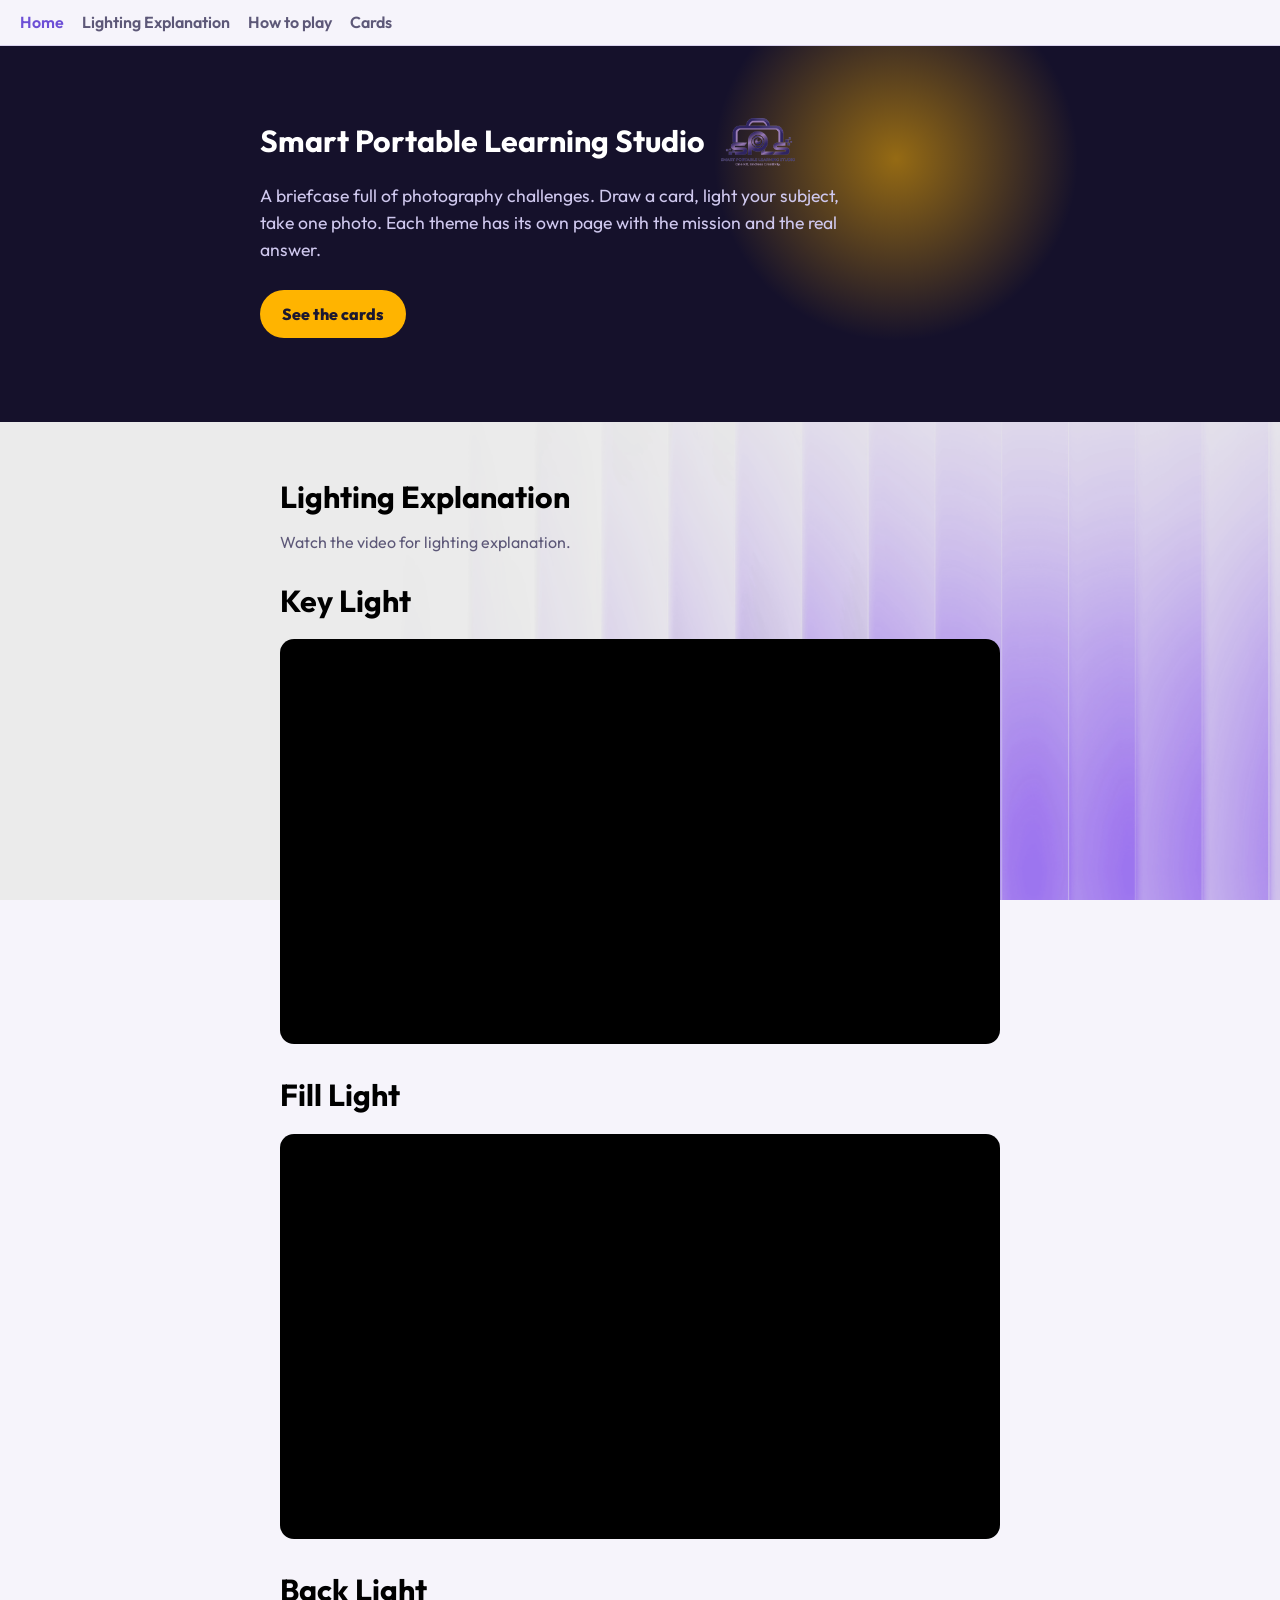
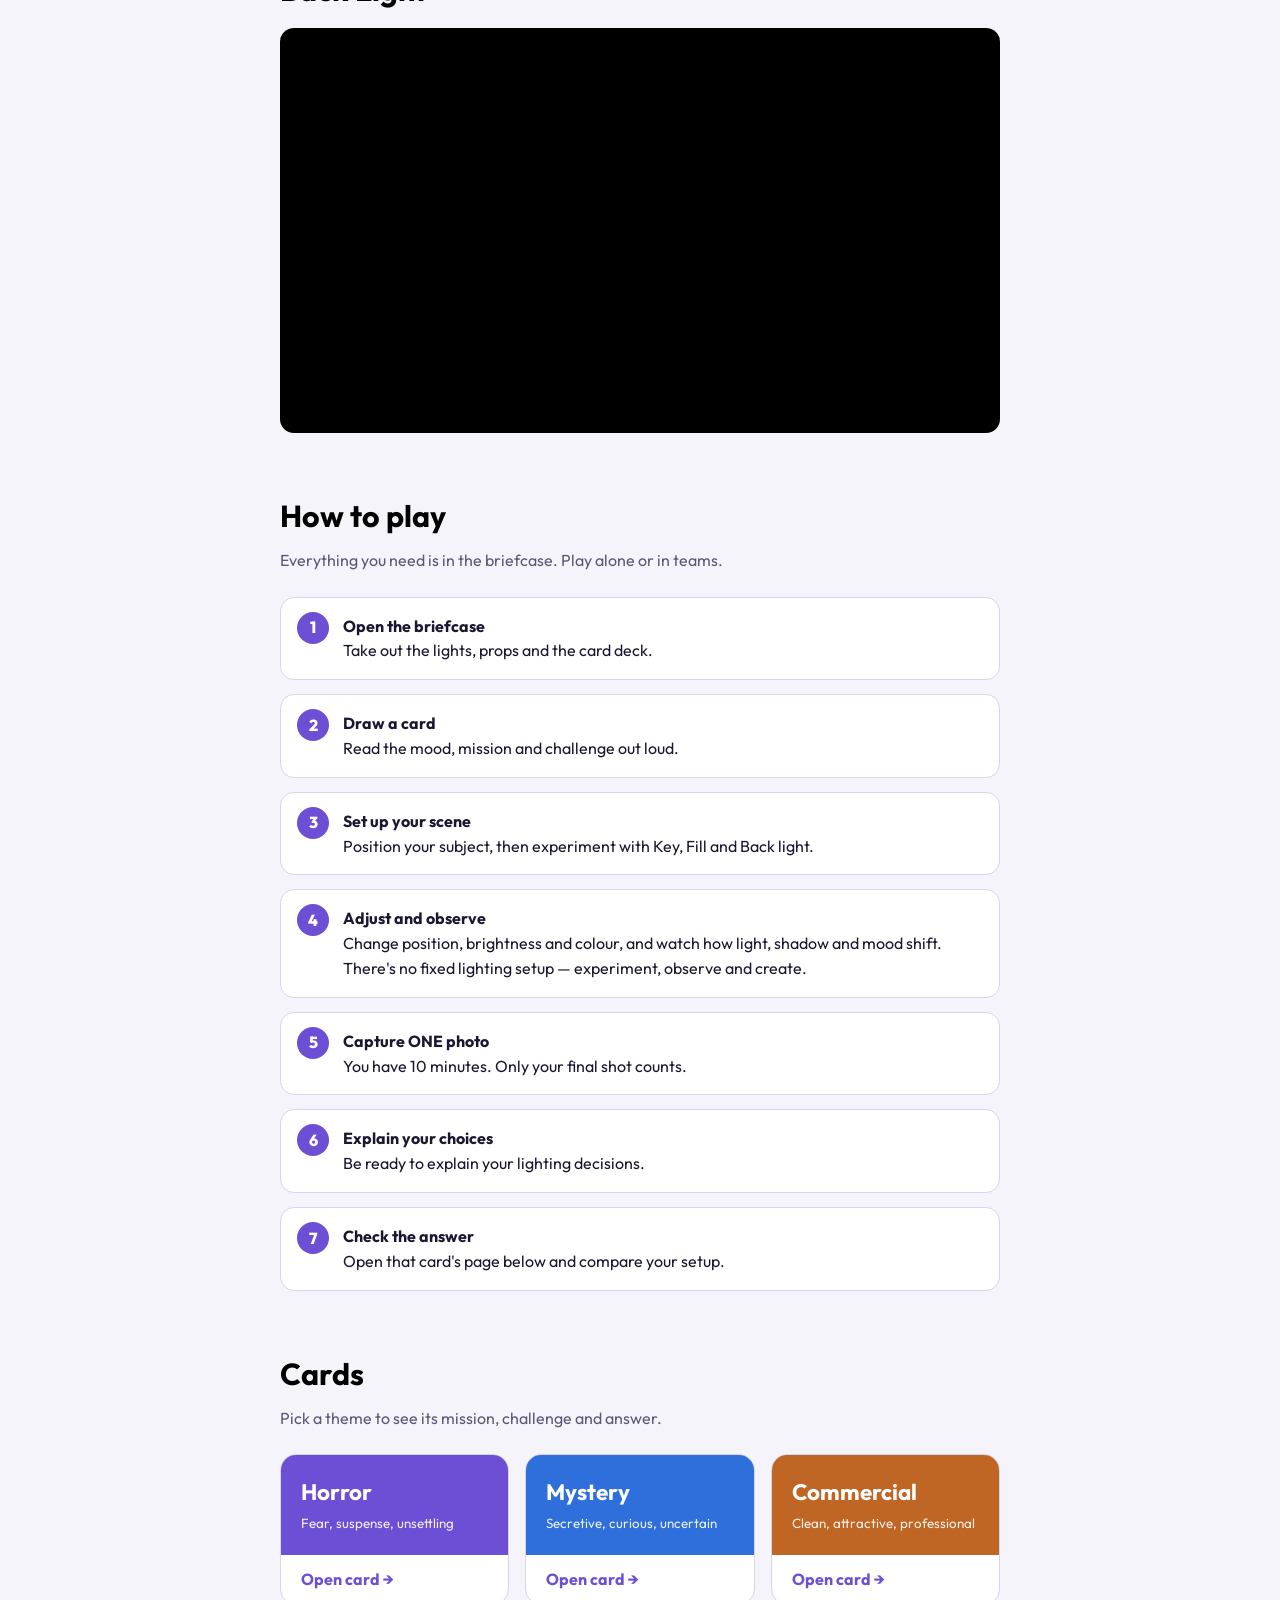
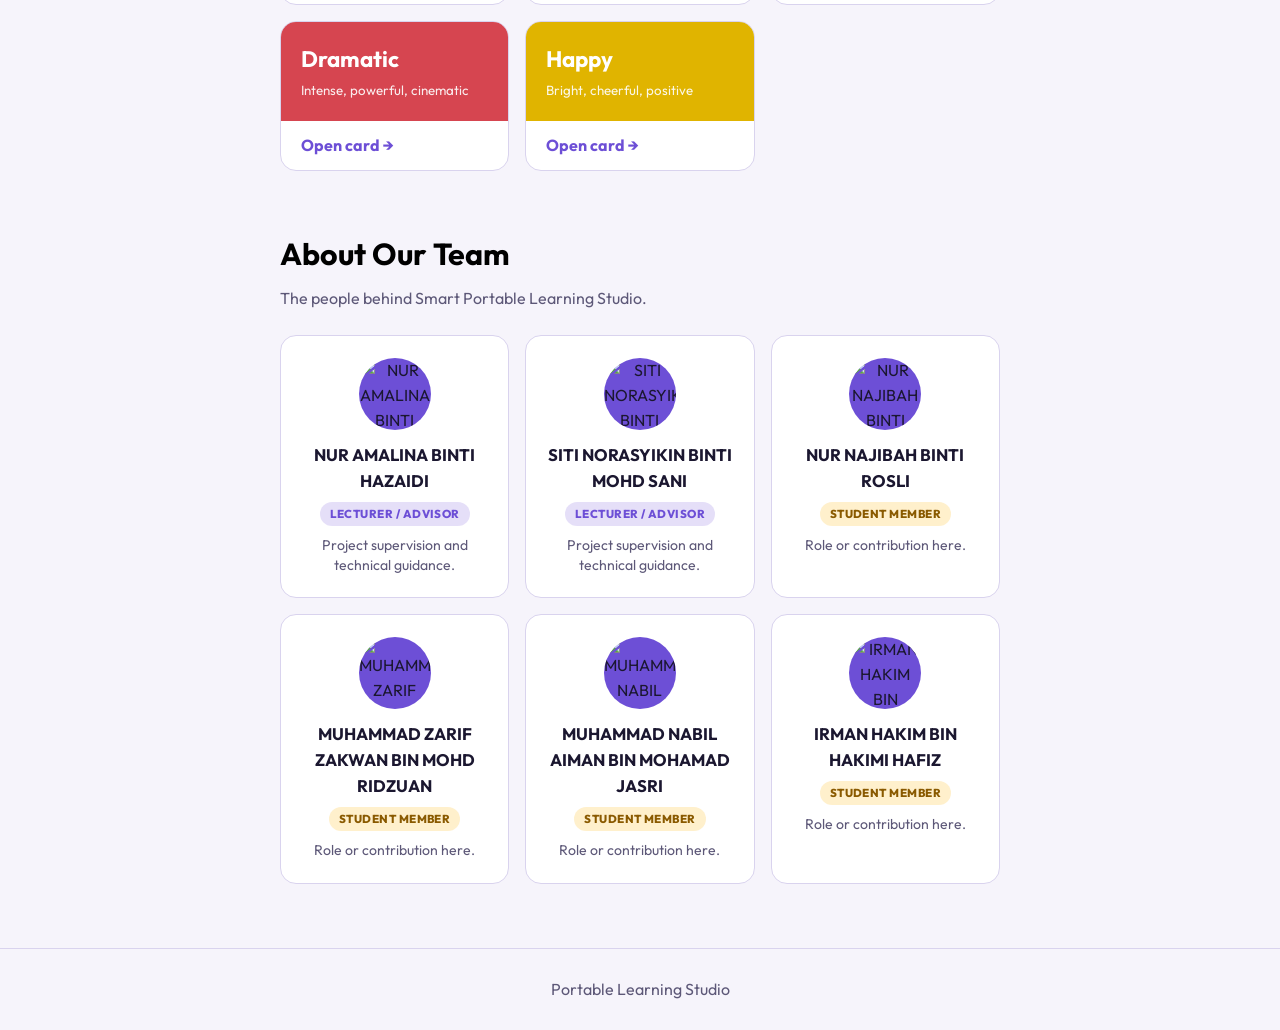
==== index.html @ aa2c6938 "Update video iframe sources to YouTube embed links" ====
<!DOCTYPE html>
<html lang="en">
<head>
<meta charset="utf-8">
<meta name="viewport" content="width=device-width, initial-scale=1, viewport-fit=cover">
<title>Portable Learning Studio</title>
<link href="https://fonts.googleapis.com/css2?family=Outfit:wght@400;600;800&display=swap" rel="stylesheet">
<link rel="stylesheet" href="style.css">
</head>
<body class="home-bg">
<nav aria-label="Sections"><a href="index.html" class="current">Home</a><a href="#tutorial">Lighting Explanation</a><a href="#play">How to play</a><a href="#cards">Cards</a></nav>

<header class="hero">
<div>
<div class="hero-head">
<h2>Smart Portable Learning Studio</h2>
<img class="hero-logo" src="logo.png" alt="Smart Portable Learning Studio logo">
</div>
<p>A briefcase full of photography challenges. Draw a card, light your subject, take one photo. Each theme has its own page with the mission and the real answer.</p>
<a class="btn" href="#cards">See the cards</a>
</div>
</header>

<main>
<section id="tutorial">
<h2>Lighting Explanation</h2>
<p class="lead">Watch the video for lighting explanation.</p>
<div class="light-sections">
<div class="light-section">
<h2>Key Light</h2>
<div class="video-wrap">
<iframe src="https://www.youtube.com/embed/DS2mFhnuk7c" title="Key Light" allowfullscreen></iframe>
</div>
</div>
<div class="light-section">
<h2>Fill Light</h2>
<div class="video-wrap">
<iframe src="https://www.youtube.com/embed/Zv5ZfHu52r4" title="Fill Light" allowfullscreen></iframe>
</div>
</div>
<div class="light-section">
<h2>Back Light</h2>
<div class="video-wrap">
<iframe src="https://www.youtube.com/embed/CkQq5VMeIRg" title="Back Light" allowfullscreen></iframe>
</div>
</div>
</div>
</section>

<section id="play">
<h2>How to play</h2>
<p class="lead">Everything you need is in the briefcase. Play alone or in teams.</p>
<ol class="steps">
<li><b>Open the briefcase</b>Take out the lights, props and the card deck.</li>
<li><b>Draw a card</b>Read the mood, mission and challenge out loud.</li>
<li><b>Set up your scene</b>Position your subject, then experiment with Key, Fill and Back light.</li>
<li><b>Adjust and observe</b>Change position, brightness and colour, and watch how light, shadow and mood shift. There's no fixed lighting setup — experiment, observe and create.</li>
<li><b>Capture ONE photo</b>You have 10 minutes. Only your final shot counts.</li>
<li><b>Explain your choices</b>Be ready to explain your lighting decisions.</li>
<li><b>Check the answer</b>Open that card's page below and compare your setup.</li>
</ol>
</section>

<section id="cards">
<h2>Cards</h2>
<p class="lead">Pick a theme to see its mission, challenge and answer.</p>
<div class="grid">
<a class="tile" href="horror.html" style="--c:#6d4fd6"><header><h3>Horror</h3><small>Fear, suspense, unsettling</small></header><span class="go">Open card →</span></a>
<a class="tile" href="mystery.html" style="--c:#2f6fdb"><header><h3>Mystery</h3><small>Secretive, curious, uncertain</small></header><span class="go">Open card →</span></a>
<a class="tile" href="commercial.html" style="--c:#c06624"><header><h3>Commercial</h3><small>Clean, attractive, professional</small></header><span class="go">Open card →</span></a>
<a class="tile" href="dramatic.html" style="--c:#d64550"><header><h3>Dramatic</h3><small>Intense, powerful, cinematic</small></header><span class="go">Open card →</span></a>
<a class="tile" href="happy.html" style="--c:#e0b400"><header><h3>Happy</h3><small>Bright, cheerful, positive</small></header><span class="go">Open card →</span></a>
</div>
</section>

<section id="team">
<h2>About Our Team</h2>
<p class="lead">The people behind Smart Portable Learning Studio.</p>
<div class="team-grid">
<div class="team-card">
<img class="team-photo" src="team-lecturer1.jpg" alt="NUR AMALINA BINTI HAZAIDI">
<h4>NUR AMALINA BINTI HAZAIDI</h4>
<span class="team-role role-lecturer">Lecturer / Advisor</span>
<p>Project supervision and technical guidance.</p>
</div>
<div class="team-card">
<img class="team-photo" src="team-lecturer2.jpg" alt="SITI NORASYIKIN BINTI MOHD SANI">
<h4>SITI NORASYIKIN BINTI MOHD SANI</h4>
<span class="team-role role-lecturer">Lecturer / Advisor</span>
<p>Project supervision and technical guidance.</p>
</div>
<div class="team-card">
<img class="team-photo" src="team-student1.jpg" alt="NUR NAJIBAH BINTI ROSLI">
<h4>NUR NAJIBAH BINTI ROSLI</h4>
<span class="team-role role-student">Student Member</span>
<p>Role or contribution here.</p>
</div>
<div class="team-card">
<img class="team-photo" src="team-student2.jpg" alt="MUHAMMAD ZARIF ZAKWAN BIN MOHD RIDZUAN">
<h4>MUHAMMAD ZARIF ZAKWAN BIN MOHD RIDZUAN</h4>
<span class="team-role role-student">Student Member</span>
<p>Role or contribution here.</p>
</div>
<div class="team-card">
<img class="team-photo" src="team-student3.jpg" alt="MUHAMMAD NABIL AIMAN BIN MOHAMAD JASRI">
<h4>MUHAMMAD NABIL AIMAN BIN MOHAMAD JASRI</h4>
<span class="team-role role-student">Student Member</span>
<p>Role or contribution here.</p>
</div>
<div class="team-card">
<img class="team-photo" src="team-student4.jpg" alt="IRMAN HAKIM BIN HAKIMI HAFIZ">
<h4>IRMAN HAKIM BIN HAKIMI HAFIZ</h4>
<span class="team-role role-student">Student Member</span>
<p>Role or contribution here.</p>
</div>
</div>
</section>
</main>

<footer>Portable Learning Studio</footer>
</body>
</html>
---- style.css ----
:root{--bg:#f6f4fb;--ink:#1b1730;--mute:#5d5878;--card:#fff;--line:#d9d3ee;--violet:#6d4fd6;--lamp:#ffb400;--dark:#15112b;
box-sizing:border-box;padding-top:env(safe-area-inset-top,0px);padding-bottom:env(safe-area-inset-bottom,0px)}
@media (prefers-color-scheme:dark){:root:not([data-theme="light"]){--bg:#110e22;--ink:#efeaff;--mute:#a9a2c8;--card:#1b1732;--line:#342d58;--violet:#9a82f5}}
:root[data-theme="dark"]{--bg:#110e22;--ink:#efeaff;--mute:#a9a2c8;--card:#1b1732;--line:#342d58;--violet:#9a82f5}
*{box-sizing:border-box}
html{scroll-behavior:smooth;scroll-padding-top:64px}
body{margin:0;background:var(--bg);color:var(--ink);font-family:Outfit,system-ui,sans-serif;line-height:1.55}
body.home-bg{background-image:url('bg-home.png');background-size:cover;background-position:center;background-repeat:no-repeat;background-attachment:fixed}
body.page-theme{background:
  radial-gradient(1100px 560px at 50% -180px, color-mix(in srgb, var(--c) 22%, transparent), transparent 70%),
  var(--bg)}
.page-wrap{position:relative;z-index:1}

.bg-image{position:fixed;inset:0;z-index:-3;background-repeat:repeat;background-size:760px auto;opacity:1;pointer-events:none}

/* Horror theme: fog, grain, vignette, flicker, glow */
body.theme-horror{background:#07060a}
body.theme-horror .bg-image{background-image:url('bg-horror.png')}
body.theme-horror::before{content:"";position:fixed;inset:0;z-index:0;pointer-events:none;
  background:rgba(7,6,10,.12);
  animation:flicker 6s infinite}
@keyframes flicker{
  0%,100%{opacity:1}
  4%{opacity:.35}5%{opacity:1}6%{opacity:.55}7%{opacity:1}
  41%{opacity:.3}42%{opacity:.85}43%{opacity:.45}44%{opacity:1}
  71%{opacity:.5}72%{opacity:1}
}
body.theme-horror .horror-title{animation:titleFlicker 6s infinite}
@keyframes titleFlicker{
  0%,100%{opacity:1}
  4%{opacity:.5}5%{opacity:1}6%{opacity:.65}7%{opacity:1}
  41%{opacity:.4}42%{opacity:1}43%{opacity:.6}44%{opacity:1}
  71%{opacity:.65}72%{opacity:1}
}
@media (prefers-reduced-motion:reduce){body.theme-horror::before,body.theme-horror .horror-title{animation:none}}
.fog{position:fixed;z-index:-1;pointer-events:none;border-radius:50%;filter:blur(60px);opacity:.3;
  background:radial-gradient(circle, color-mix(in srgb, var(--c) 60%, transparent), transparent 70%)}
.fog1{width:460px;height:280px;top:8%;left:-12%;animation:drift1 32s ease-in-out infinite alternate}
.fog2{width:560px;height:240px;bottom:4%;right:-16%;animation:drift2 38s ease-in-out infinite alternate}
@keyframes drift1{from{transform:translateX(0)}to{transform:translateX(110px)}}
@keyframes drift2{from{transform:translateX(0)}to{transform:translateX(-130px)}}
@media (prefers-reduced-motion:reduce){.fog{animation:none}}
.horror-title{font-family:'Creepster',system-ui;letter-spacing:3px;font-weight:400 !important;
  text-shadow:0 0 14px color-mix(in srgb, var(--c) 75%, transparent),0 0 32px color-mix(in srgb, var(--c) 40%, transparent)}
body.theme-horror .gc{animation:pulseGlow 5s ease-in-out infinite}
@keyframes pulseGlow{
  0%,100%{box-shadow:0 0 0 1px color-mix(in srgb, var(--c) 40%, transparent),0 0 30px -10px color-mix(in srgb, var(--c) 55%, transparent)}
  50%{box-shadow:0 0 0 1px color-mix(in srgb, var(--c) 55%, transparent),0 0 55px -6px color-mix(in srgb, var(--c) 65%, transparent)}
}
@media (prefers-reduced-motion:reduce){body.theme-horror .gc{animation:none}}

/* Mystery theme: drifting spotlight, grain, vignette */
body.theme-mystery{background:#060913}
body.theme-mystery .bg-image{background-image:url('bg-mystery.png')}
body.theme-mystery::before{content:"";position:fixed;inset:0;z-index:0;pointer-events:none;
  background:rgba(6,9,19,.12)}

/* Commercial theme: clean, light, minimal shine sweep */
body.theme-commercial{--bg:#f6e3d2;--ink:#2b1a0e;--mute:#8a6a52;--card:#fdf1e6;--line:#edc9a4;--violet:#8a4618;--lamp:#c06624;
  background:radial-gradient(1200px 700px at 50% -150px, color-mix(in srgb, var(--c) 55%, transparent), transparent 75%), var(--bg)}
body.theme-commercial .gc{position:relative;overflow:hidden}
body.theme-commercial .gc::after{content:"";position:absolute;top:0;left:-150%;width:55%;height:100%;z-index:1;
  background:linear-gradient(100deg, transparent, color-mix(in srgb, var(--c) 65%, black 25%), transparent);
  animation:shine 7s ease-in-out infinite}
@keyframes shine{0%{left:-150%}35%{left:150%}100%{left:150%}}
@media (prefers-reduced-motion:reduce){body.theme-commercial .gc::after{animation:none;display:none}}

/* Dramatic theme: hard beam, cinematic bars, strong pulse */
body.theme-dramatic{background:#0a0607}
body.theme-dramatic::before{content:"";position:fixed;inset:0;z-index:0;pointer-events:none;
  background:
    radial-gradient(1300px 800px at 50% 115%, transparent 20%, rgba(0,0,0,.9) 100%),
    linear-gradient(100deg, transparent 42%, color-mix(in srgb, var(--c) 55%, transparent) 50%, transparent 58%)}
.fog-rise{position:fixed;z-index:-1;pointer-events:none;border-radius:50%;filter:blur(80px);opacity:.4;
  background:radial-gradient(circle, color-mix(in srgb, var(--c) 55%, transparent), transparent 70%)}
.fog-rise1{width:700px;height:420px;left:-12%;bottom:-240px;animation:riseUp 20s linear infinite}
.fog-rise2{width:820px;height:460px;right:-16%;bottom:-300px;animation:riseUp 26s linear infinite 7s}
.fog-rise3{width:600px;height:380px;left:30%;bottom:-220px;animation:riseUp 23s linear infinite 13s}
@keyframes riseUp{0%{transform:translateY(0);opacity:0}15%{opacity:.5}85%{opacity:.5}100%{transform:translateY(-130vh);opacity:0}}
@media (prefers-reduced-motion:reduce){.fog-rise{display:none}}
.cine-bar{position:fixed;left:0;right:0;height:6vh;background:#000;z-index:2;pointer-events:none}
.cine-bar.top{top:0}.cine-bar.bottom{bottom:0}
body.theme-dramatic .page-wrap{padding-top:6vh}
body.theme-dramatic nav{top:6vh}
body.theme-dramatic .gc{animation:dramaticGlow 4s ease-in-out infinite}
@keyframes dramaticGlow{
  0%,100%{box-shadow:0 0 0 1px color-mix(in srgb, var(--c) 45%, transparent),0 0 30px -8px color-mix(in srgb, var(--c) 60%, transparent)}
  50%{box-shadow:0 0 0 1px color-mix(in srgb, var(--c) 65%, transparent),0 0 60px -4px color-mix(in srgb, var(--c) 75%, transparent)}
}
@media (prefers-reduced-motion:reduce){body.theme-dramatic .gc{animation:none}}

/* Happy theme: bright, floating light dots */
body.theme-happy{--bg:#fff8e6;--ink:#2a2110;--mute:#7a6b3f;--card:#fffdf5;--line:#f0dfa0;
  background:radial-gradient(1000px 600px at 50% -150px, color-mix(in srgb, var(--c) 30%, transparent), transparent 70%), var(--bg)}
.bokeh{position:fixed;z-index:0;pointer-events:none;border-radius:50%;filter:blur(2px);opacity:.5;
  background:radial-gradient(circle, color-mix(in srgb, var(--c) 55%, transparent), transparent 70%)}
.bokeh1{width:60px;height:60px;left:12%;bottom:-80px;animation:floatUp 14s linear infinite}
.bokeh2{width:40px;height:40px;left:40%;bottom:-80px;animation:floatUp 18s linear infinite 3s}
.bokeh3{width:50px;height:50px;left:70%;bottom:-80px;animation:floatUp 16s linear infinite 6s}
.bokeh4{width:30px;height:30px;left:85%;bottom:-80px;animation:floatUp 12s linear infinite 1.5s}
@keyframes floatUp{0%{transform:translateY(0);opacity:0}10%{opacity:.6}90%{opacity:.6}100%{transform:translateY(-110vh);opacity:0}}
body.theme-happy .gc{animation:happyGlow 5s ease-in-out infinite}
@keyframes happyGlow{
  0%,100%{box-shadow:0 0 0 1px color-mix(in srgb, var(--c) 40%, transparent),0 0 24px -8px color-mix(in srgb, var(--c) 55%, transparent)}
  50%{box-shadow:0 0 0 1px color-mix(in srgb, var(--c) 55%, transparent),0 0 40px -4px color-mix(in srgb, var(--c) 65%, transparent)}
}
@media (prefers-reduced-motion:reduce){.bokeh{display:none}body.theme-happy .gc{animation:none}}
nav{position:sticky;top:env(safe-area-inset-top,0px);z-index:5;display:flex;align-items:center;gap:18px;padding:10px 20px;background:var(--bg);border-bottom:1px solid var(--line);overflow-x:auto;white-space:nowrap}
.nav-logo{height:20px;width:auto;margin-left:auto;flex:0 0 auto}
nav a{color:var(--mute);text-decoration:none;font-weight:600}
nav a.current,nav a:hover,nav a:focus-visible{color:var(--violet)}
a:focus-visible,button:focus-visible{outline:3px solid var(--lamp);outline-offset:2px}
.hero{position:relative;background:var(--dark);color:#fff;padding:72px 20px 84px;overflow:hidden;--x:70%;--y:30%}
.hero::before{content:"";position:absolute;inset:0;background:radial-gradient(circle 260px at var(--x) var(--y),rgba(255,180,0,.55),rgba(255,180,0,0) 70%);pointer-events:none}
.hero>div{position:relative;max-width:760px;margin:auto}
.hero-head{display:flex;align-items:center;gap:16px;flex-wrap:wrap;margin:0 0 16px}
.hero-head h2{margin:0}
.hero-logo{display:block;height:48px;width:auto}
.hero h1{font-size:clamp(2.2rem,8vw,4rem);line-height:1;margin:0 0 16px;font-weight:800}
.hero p{max-width:34em;color:#cfc8ee;font-size:1.1rem;margin:0 0 26px}
.btn{display:inline-block;background:var(--lamp);color:#1b1730;font-weight:800;padding:12px 22px;border-radius:999px;text-decoration:none}
main{max-width:760px;margin:auto;padding:0 20px}
section{padding:52px 0 8px}
h2{font-size:1.9rem;margin:0 0 8px}
main h2{color:#000}
.lead{color:var(--mute);margin:0 0 24px}
ol.steps{list-style:none;counter-reset:s;padding:0;margin:0;display:grid;gap:14px}
ol.steps li{counter-increment:s;position:relative;background:var(--card);border:1px solid var(--line);border-radius:14px;padding:16px 18px 16px 62px}
ol.steps li::before{content:counter(s);position:absolute;left:16px;top:14px;width:32px;height:32px;border-radius:50%;background:var(--violet);color:#fff;display:grid;place-items:center;font-weight:800}
ol.steps b{display:block}
.tips{display:grid;gap:12px;grid-template-columns:repeat(auto-fit,minmax(210px,1fr))}
.tip{border-left:4px solid var(--lamp);background:var(--card);padding:12px 16px;border-radius:0 12px 12px 0}
.tip b{display:block}
.light-sections{display:flex;flex-direction:column;gap:28px}
.light-section h3{margin:0 0 10px;font-size:1.2rem;color:#000}
.grid{display:grid;gap:16px;grid-template-columns:repeat(auto-fit,minmax(220px,1fr))}
.team-grid{display:grid;gap:16px;grid-template-columns:repeat(auto-fit,minmax(200px,1fr))}
.team-card{background:var(--card);border:1px solid var(--line);border-radius:16px;padding:22px 18px;text-align:center}
.team-photo{display:block;width:72px;height:72px;border-radius:50%;object-fit:cover;background:var(--violet);margin:0 auto 12px}
.team-card h4{margin:0 0 6px;font-size:1.05rem}
.team-role{display:inline-block;font-size:.72rem;font-weight:800;letter-spacing:.04em;text-transform:uppercase;padding:3px 10px;border-radius:999px;margin-bottom:10px}
.role-lecturer{background:color-mix(in srgb, var(--violet) 18%, transparent);color:var(--violet)}
.role-student{background:color-mix(in srgb, var(--lamp) 20%, transparent);color:#8a5a00}
.team-card p{margin:0;color:var(--mute);font-size:.88rem;line-height:1.4}
.tile{display:block;text-decoration:none;color:inherit;border-radius:16px;overflow:hidden;border:1px solid var(--line);background:var(--card)}
.tile header{padding:20px;color:#fff;background:var(--c,#6d4fd6)}
.tile h3{margin:0;font-size:1.4rem}
.tile header small{opacity:.9}
.tile .go{display:block;padding:12px 20px;font-weight:700;color:var(--violet)}
.gc{border-radius:16px;overflow:hidden;border:1px solid var(--line);background:var(--card)}
.gc header{padding:20px;color:#fff;background:var(--c,#6d4fd6)}
.gc h3{margin:0;font-size:1.8rem}
.gc header small{opacity:.9}
.gc .body{padding:20px}
.gc dt{font-weight:800;margin-top:12px}
.gc dd{margin:0;color:var(--mute)}
.reveal{margin-top:18px;font:inherit;font-weight:800;background:none;color:var(--violet);border:2px solid var(--violet);border-radius:999px;padding:10px 18px;cursor:pointer}
.reveal[aria-expanded="true"]{background:var(--violet);color:#fff}
.ans{margin-top:14px;padding:14px 16px;border-radius:12px;background:var(--bg);border:1px dashed var(--line)}
.ans ul{margin:6px 0 0;padding-left:20px}
.back{display:inline-block;margin:24px 0 0;color:var(--violet);font-weight:700;text-decoration:none}
.video-wrap{position:relative;width:100%;aspect-ratio:16/9;border-radius:14px;overflow:hidden;background:#000;margin-top:14px}
.video-wrap iframe{position:absolute;inset:0;width:100%;height:100%;border:0}
.answer-img{display:block;width:100%;max-height:420px;object-fit:cover;border-radius:14px;margin-top:14px;background:var(--line)}
.submit{margin-top:36px;padding:18px 20px;border-radius:16px;border:1px solid var(--line);background:var(--card)}
.submit h4{margin:0 0 4px}
.submit p{color:var(--mute);margin:0 0 14px}
.form-btn{display:inline-flex;align-items:center;gap:8px;background:var(--lamp);color:#1b1730;font-weight:800;padding:14px 24px;border-radius:999px;text-decoration:none;font-size:1.05rem}
.form-btn:hover{filter:brightness(1.05)}
footer{margin-top:56px;padding:28px 20px;text-align:center;color:var(--mute);border-top:1px solid var(--line)}
@media (prefers-reduced-motion:reduce){html{scroll-behavior:auto}}
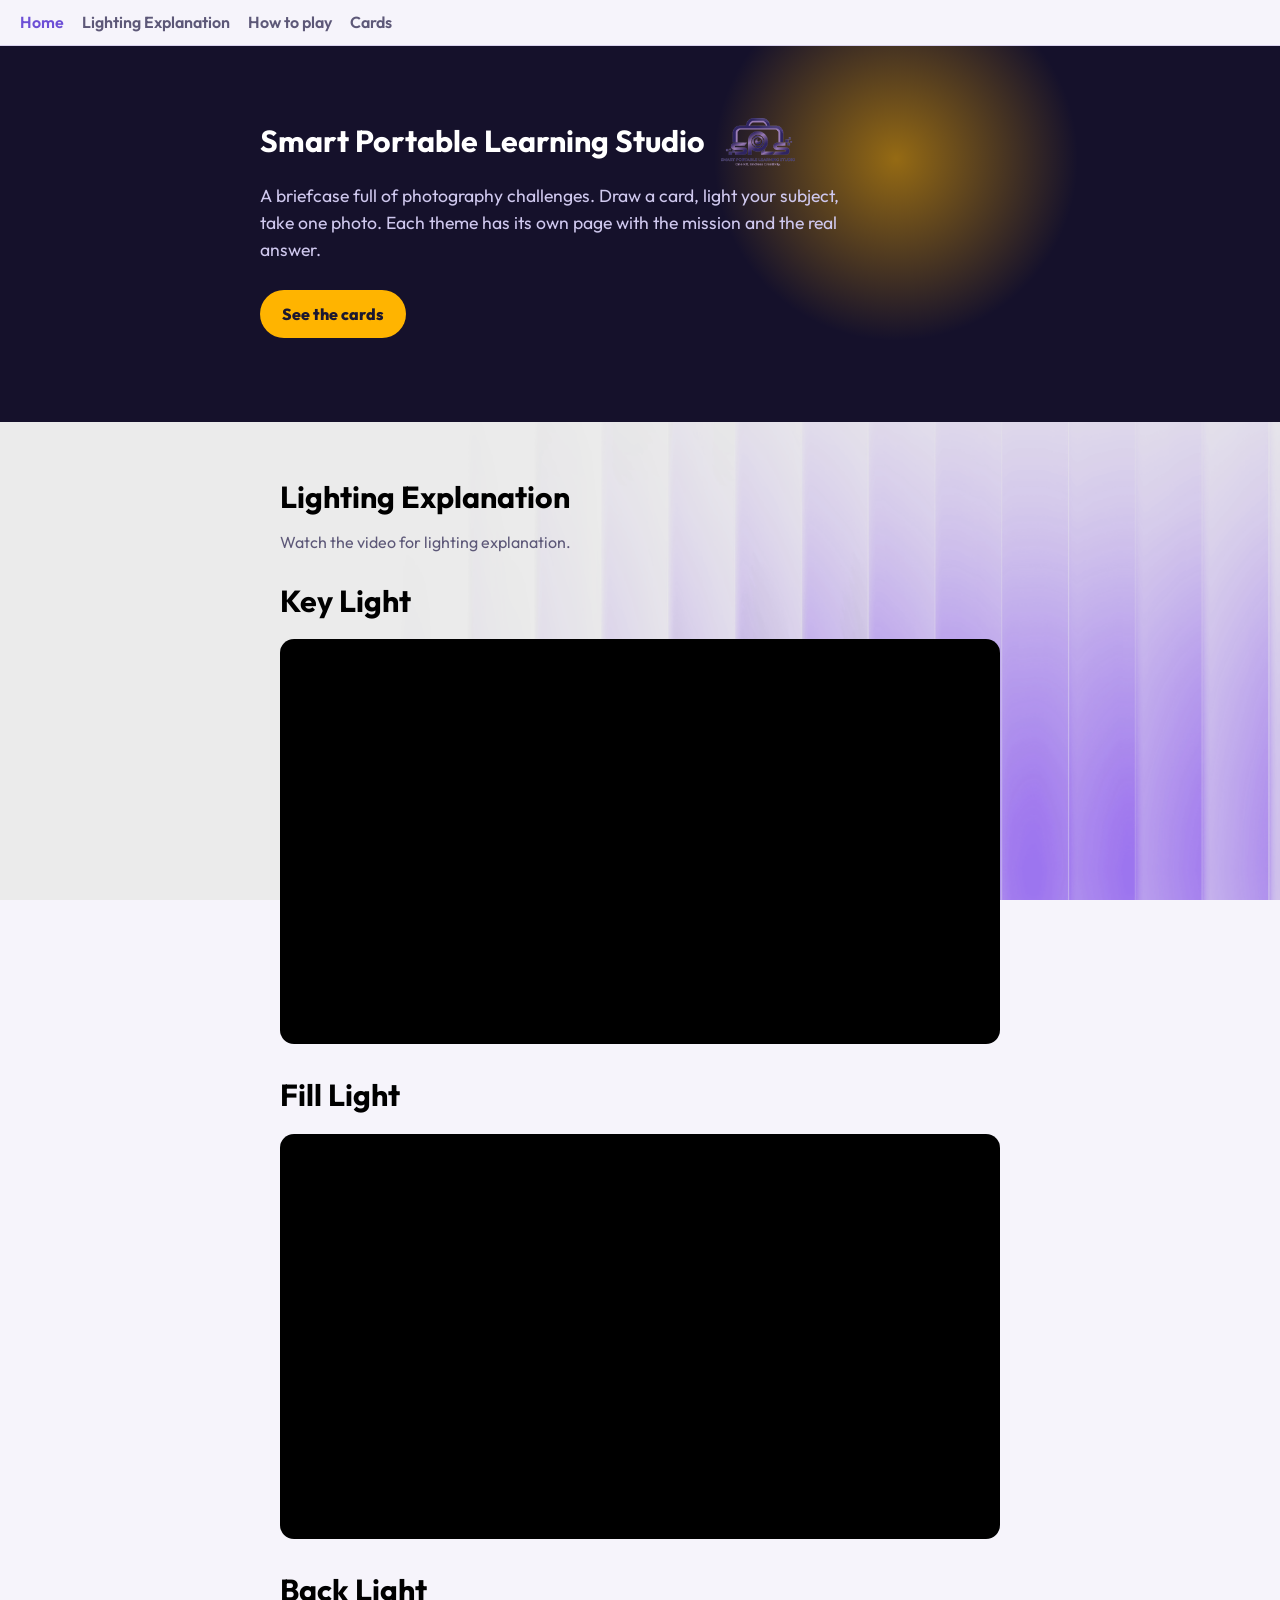
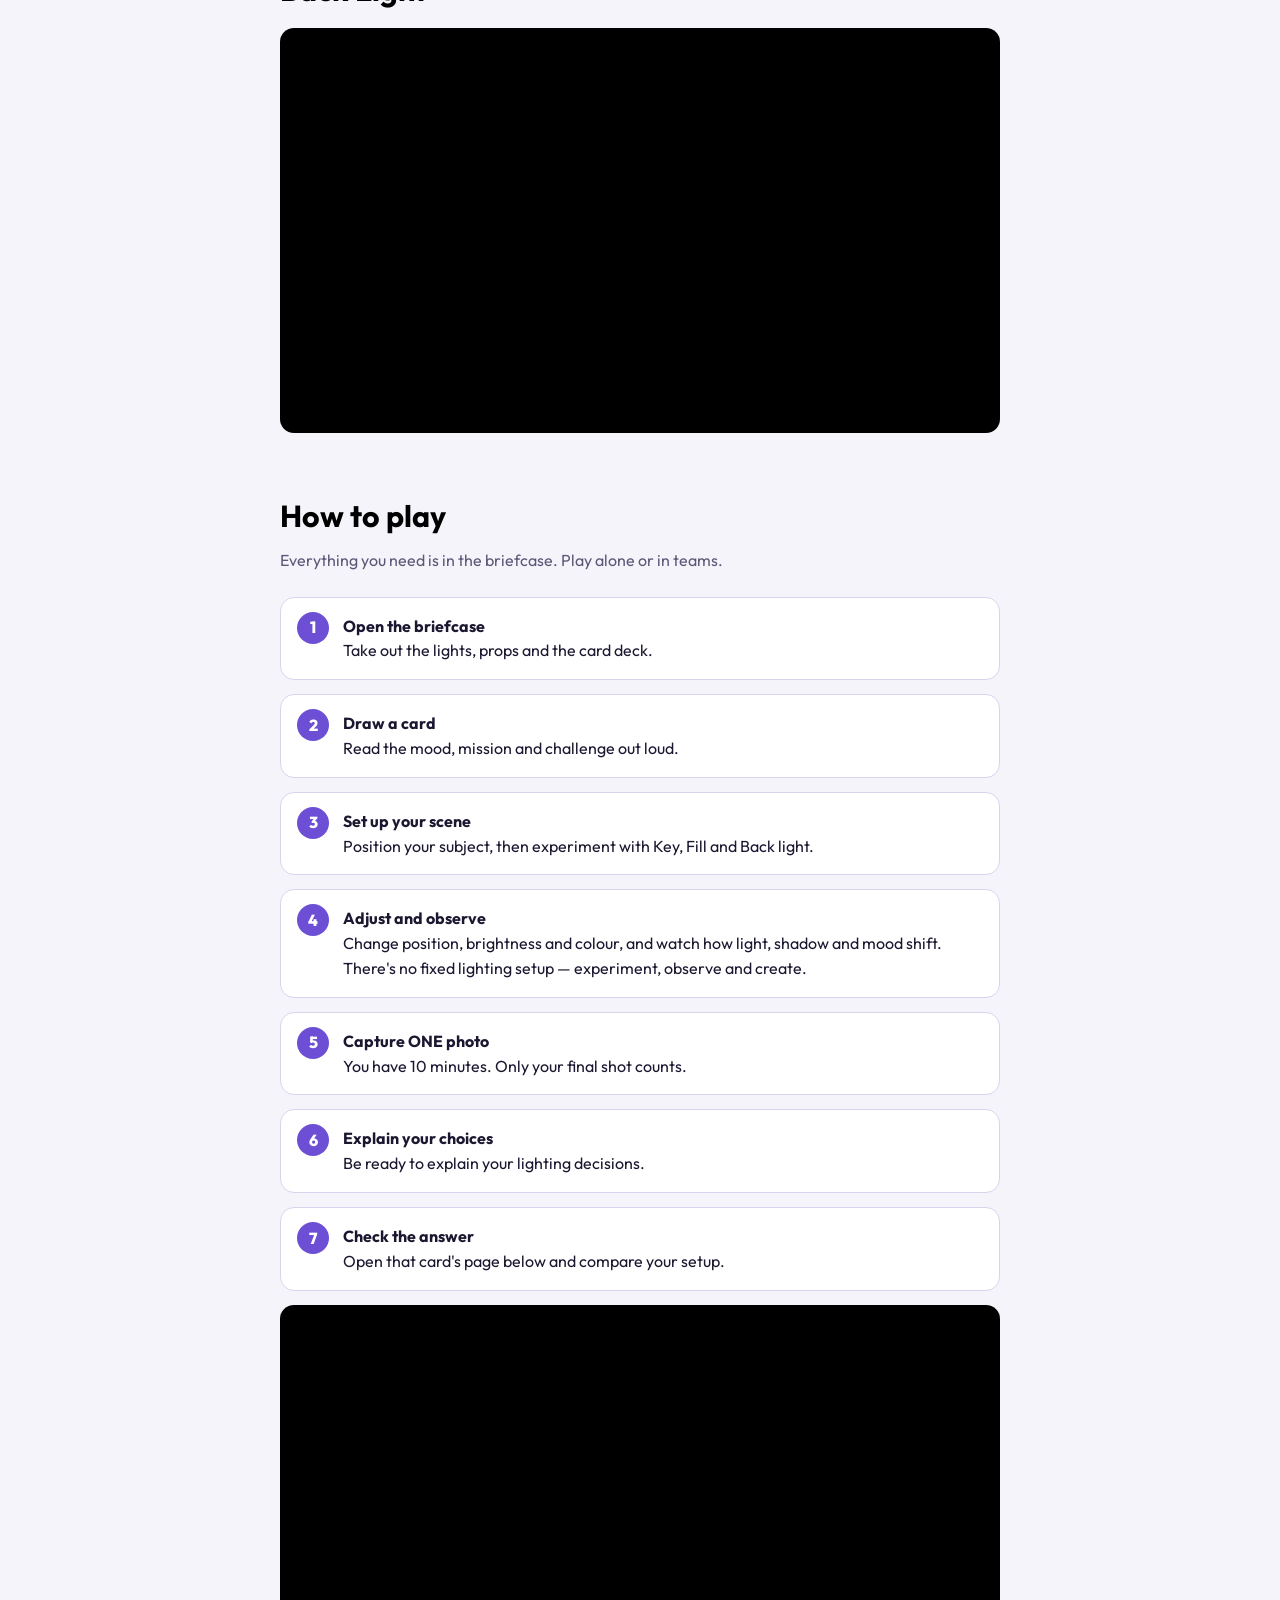
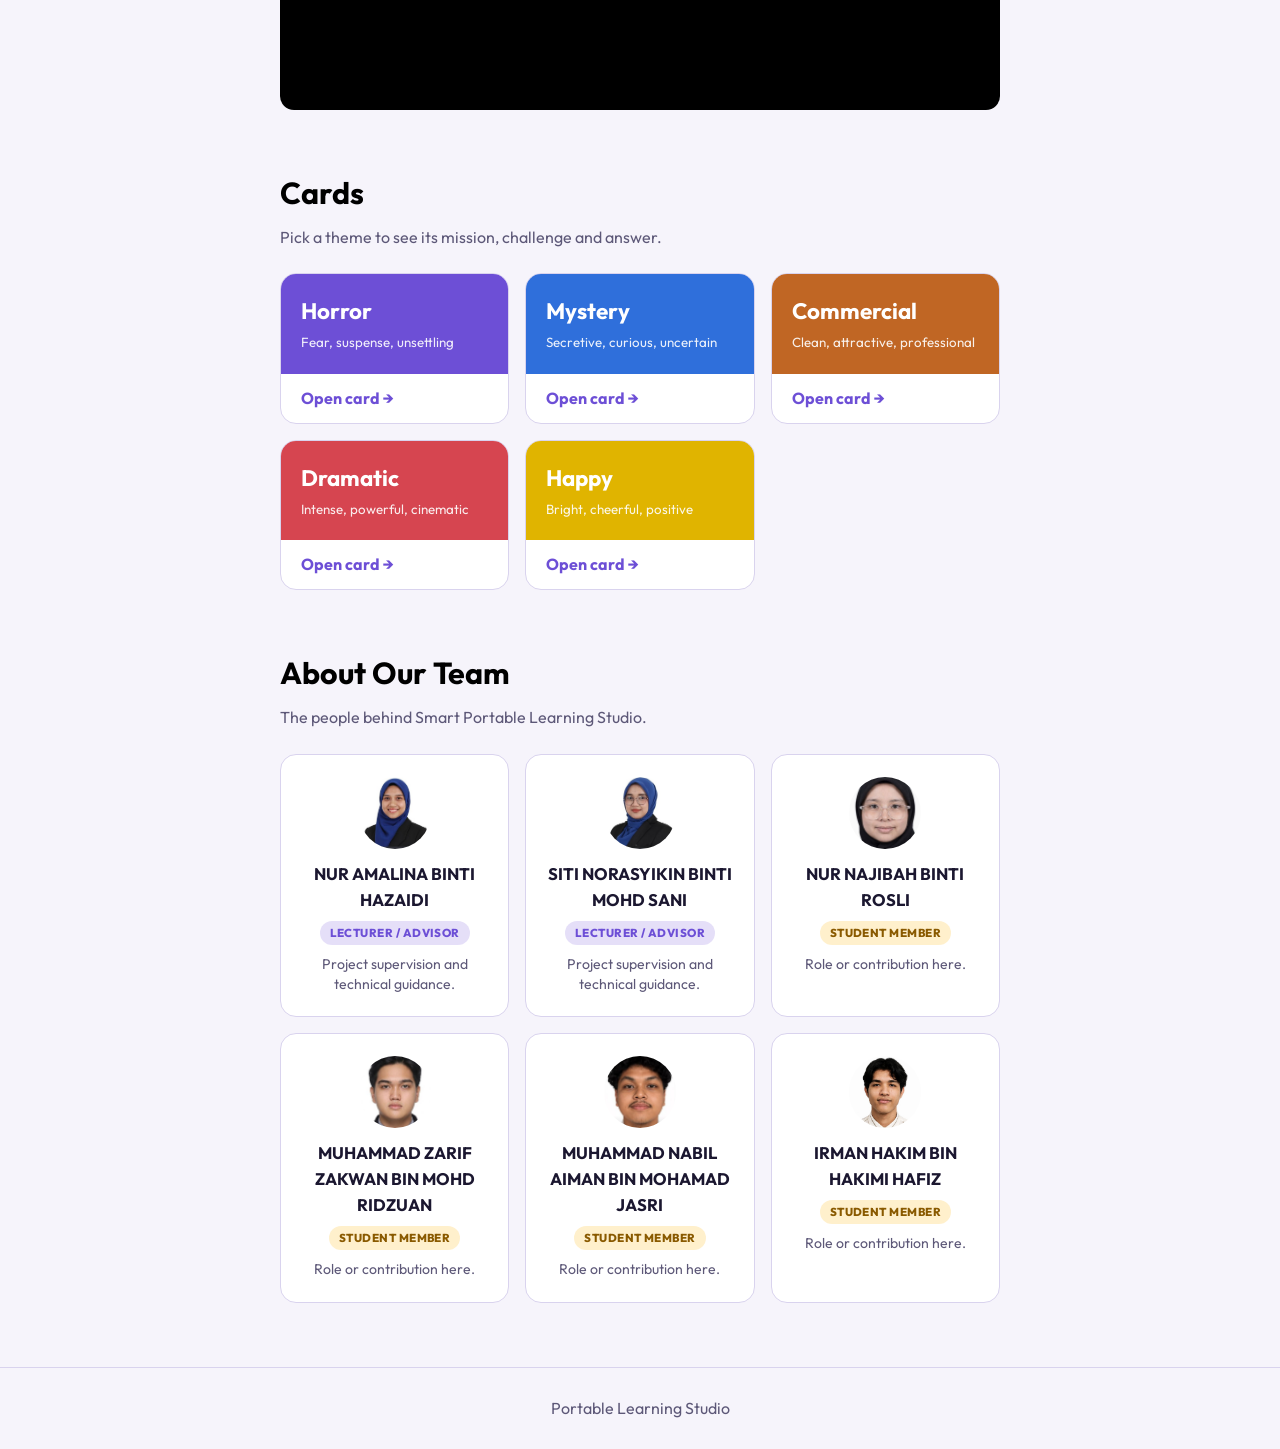
==== commit 496f007f: "Add video tutorial iframe to index.html" ====
--- a/index.html
+++ b/index.html
@@ -59,6 +59,9 @@
 <li><b>Explain your choices</b>Be ready to explain your lighting decisions.</li>
 <li><b>Check the answer</b>Open that card's page below and compare your setup.</li>
 </ol>
+<div class="video-wrap">
+<iframe src="https://www.youtube.com/embed/VIDEO_ID_PLAY" title="How to play" allowfullscreen></iframe>
+</div>
 </section>
 
 <section id="cards">
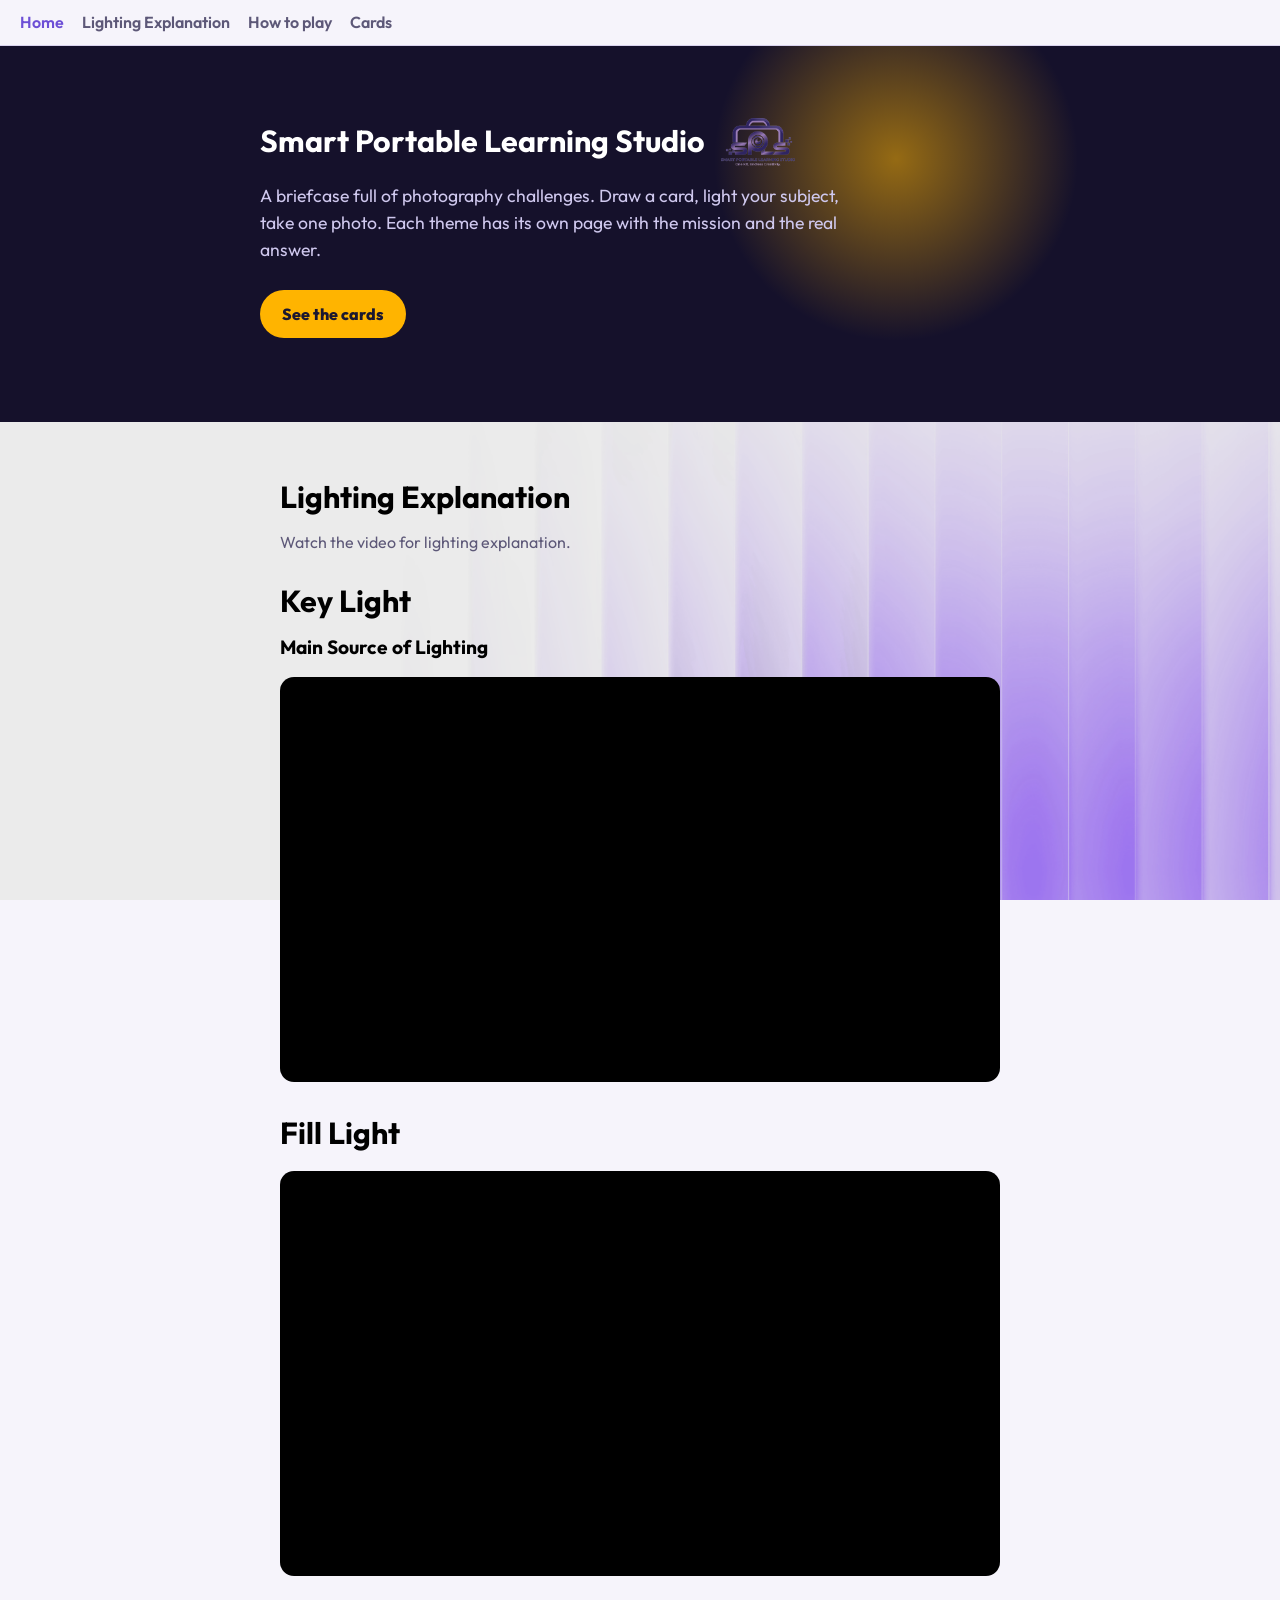
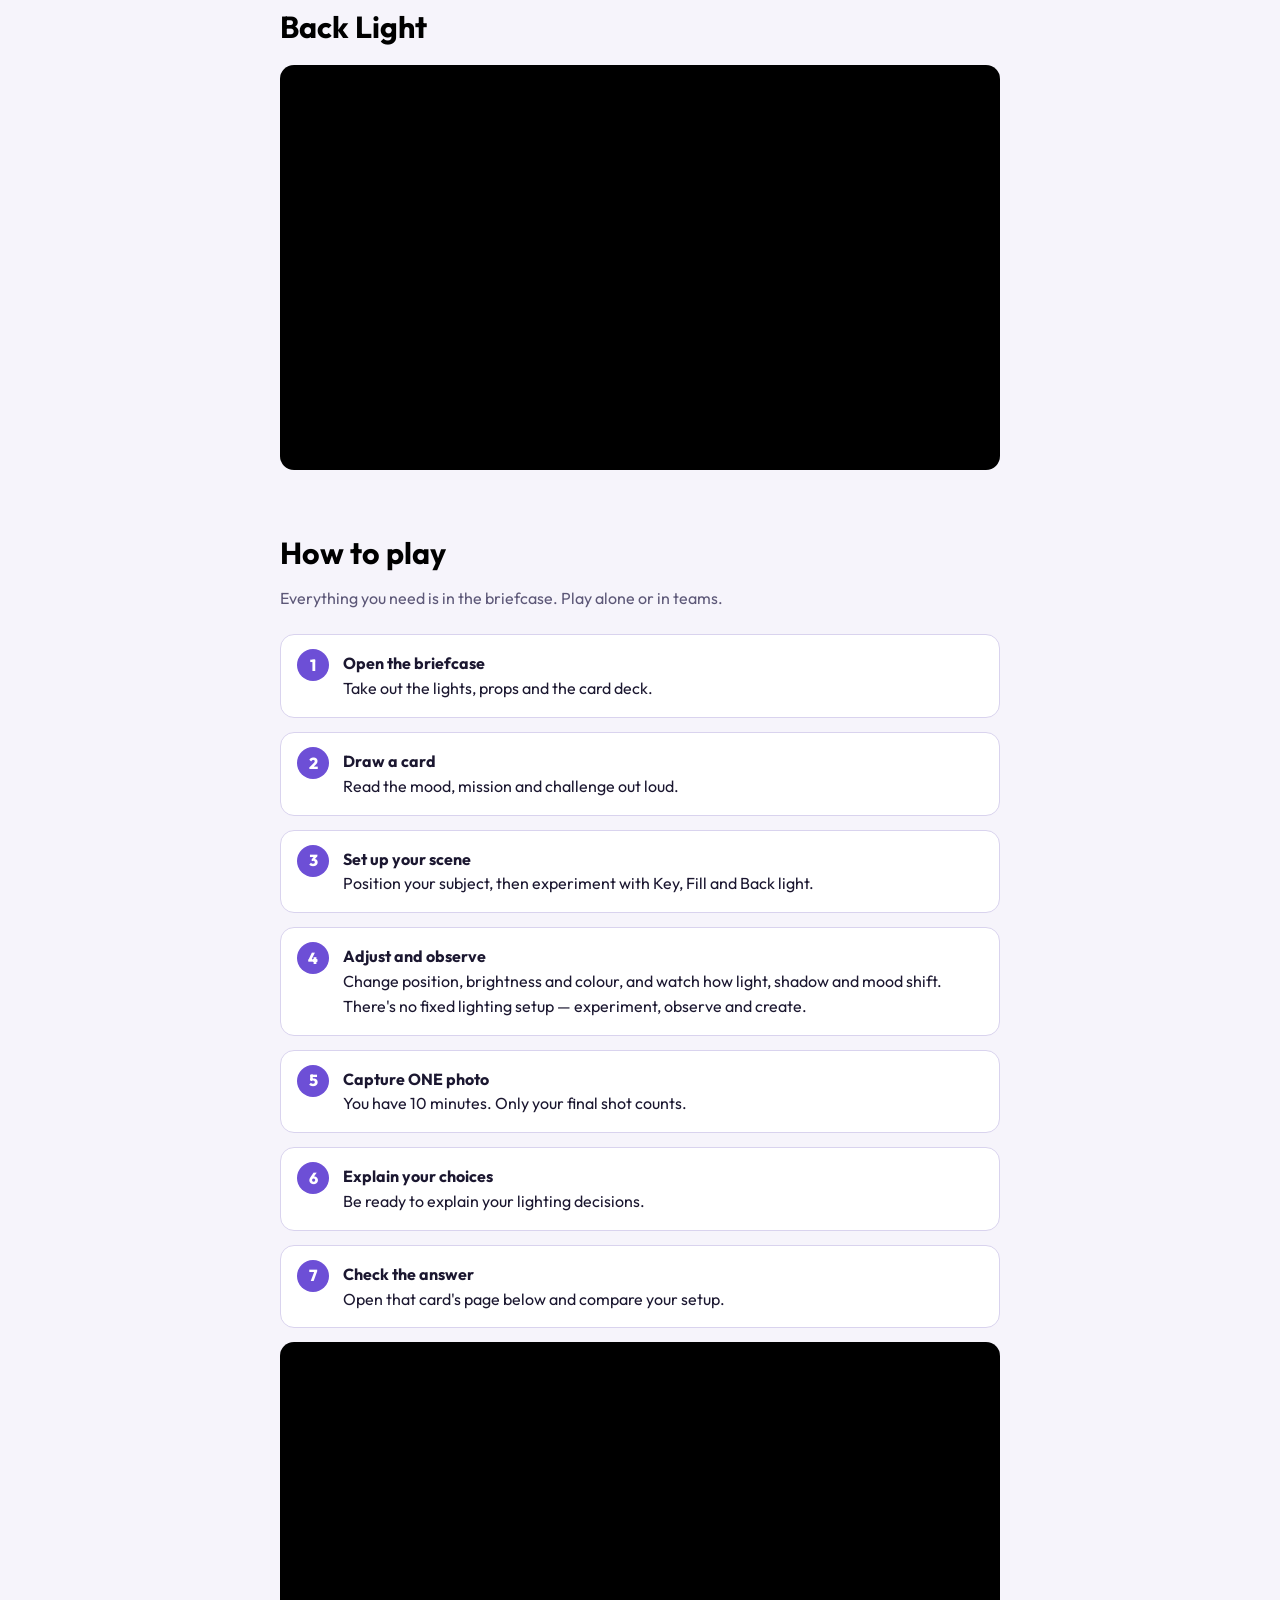
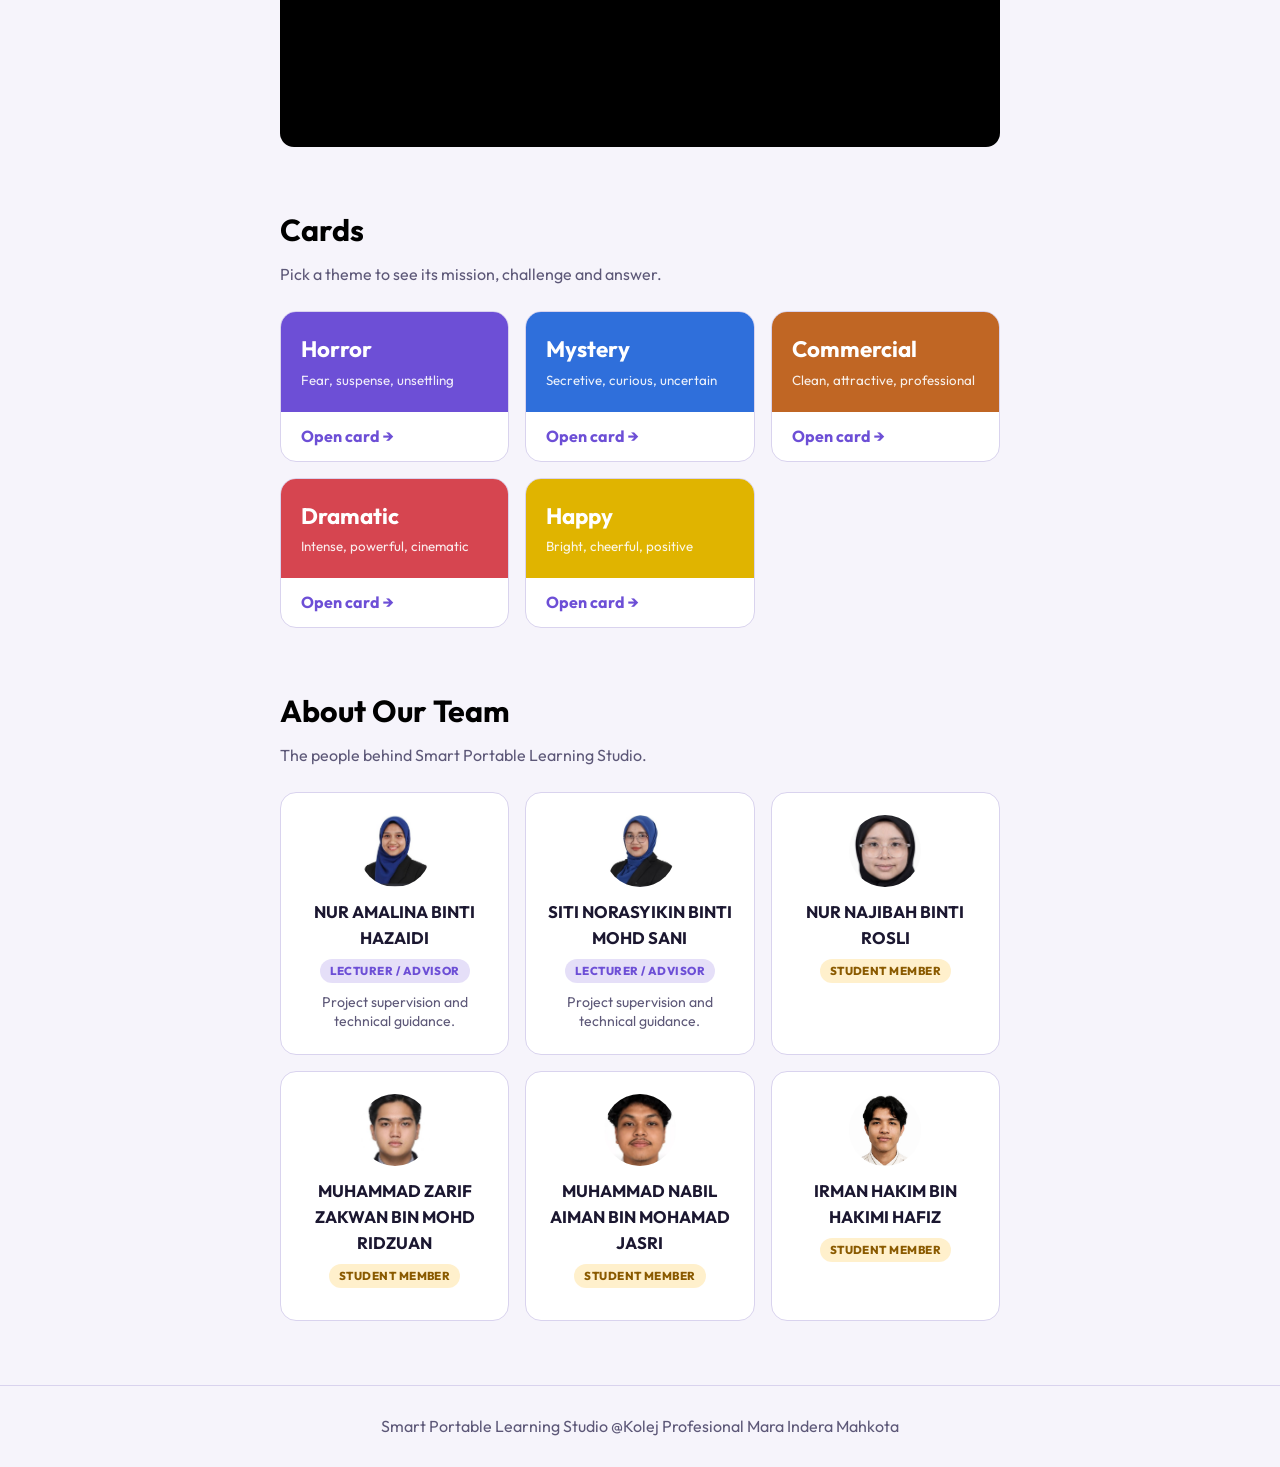
==== commit 39ce9cbd: "Update title and footer in index.html" ====
--- a/index.html
+++ b/index.html
@@ -3,7 +3,7 @@
 <head>
 <meta charset="utf-8">
 <meta name="viewport" content="width=device-width, initial-scale=1, viewport-fit=cover">
-<title>Portable Learning Studio</title>
+<title>Smart Portable Learning Studio</title>
 <link href="https://fonts.googleapis.com/css2?family=Outfit:wght@400;600;800&display=swap" rel="stylesheet">
 <link rel="stylesheet" href="style.css">
 </head>
@@ -28,6 +28,7 @@
 <div class="light-sections">
 <div class="light-section">
 <h2>Key Light</h2>
+<h3>Main Source of Lighting</h3>
 <div class="video-wrap">
 <iframe src="https://www.youtube.com/embed/DS2mFhnuk7c" title="Key Light" allowfullscreen></iframe>
 </div>
@@ -96,30 +97,26 @@
 <img class="team-photo" src="team-student1.jpg" alt="NUR NAJIBAH BINTI ROSLI">
 <h4>NUR NAJIBAH BINTI ROSLI</h4>
 <span class="team-role role-student">Student Member</span>
-<p>Role or contribution here.</p>
 </div>
 <div class="team-card">
 <img class="team-photo" src="team-student2.jpg" alt="MUHAMMAD ZARIF ZAKWAN BIN MOHD RIDZUAN">
 <h4>MUHAMMAD ZARIF ZAKWAN BIN MOHD RIDZUAN</h4>
 <span class="team-role role-student">Student Member</span>
-<p>Role or contribution here.</p>
 </div>
 <div class="team-card">
 <img class="team-photo" src="team-student3.jpg" alt="MUHAMMAD NABIL AIMAN BIN MOHAMAD JASRI">
 <h4>MUHAMMAD NABIL AIMAN BIN MOHAMAD JASRI</h4>
 <span class="team-role role-student">Student Member</span>
-<p>Role or contribution here.</p>
 </div>
 <div class="team-card">
 <img class="team-photo" src="team-student4.jpg" alt="IRMAN HAKIM BIN HAKIMI HAFIZ">
 <h4>IRMAN HAKIM BIN HAKIMI HAFIZ</h4>
 <span class="team-role role-student">Student Member</span>
-<p>Role or contribution here.</p>
 </div>
 </div>
 </section>
 </main>
 
-<footer>Portable Learning Studio</footer>
+<footer>Smart Portable Learning Studio @Kolej Profesional Mara Indera Mahkota</footer>
 </body>
 </html>
--- a/style.css
+++ b/style.css
@@ -161,7 +161,7 @@
 .back{display:inline-block;margin:24px 0 0;color:var(--violet);font-weight:700;text-decoration:none}
 .video-wrap{position:relative;width:100%;aspect-ratio:16/9;border-radius:14px;overflow:hidden;background:#000;margin-top:14px}
 .video-wrap iframe{position:absolute;inset:0;width:100%;height:100%;border:0}
-.answer-img{display:block;width:100%;max-height:420px;object-fit:cover;border-radius:14px;margin-top:14px;background:var(--line)}
+.answer-img{display:block;width:100%;height:auto;aspect-ratio:var(--ratio,16/9);object-fit:var(--fit,cover);border-radius:14px;margin-top:14px;background:var(--line)}
 .submit{margin-top:36px;padding:18px 20px;border-radius:16px;border:1px solid var(--line);background:var(--card)}
 .submit h4{margin:0 0 4px}
 .submit p{color:var(--mute);margin:0 0 14px}
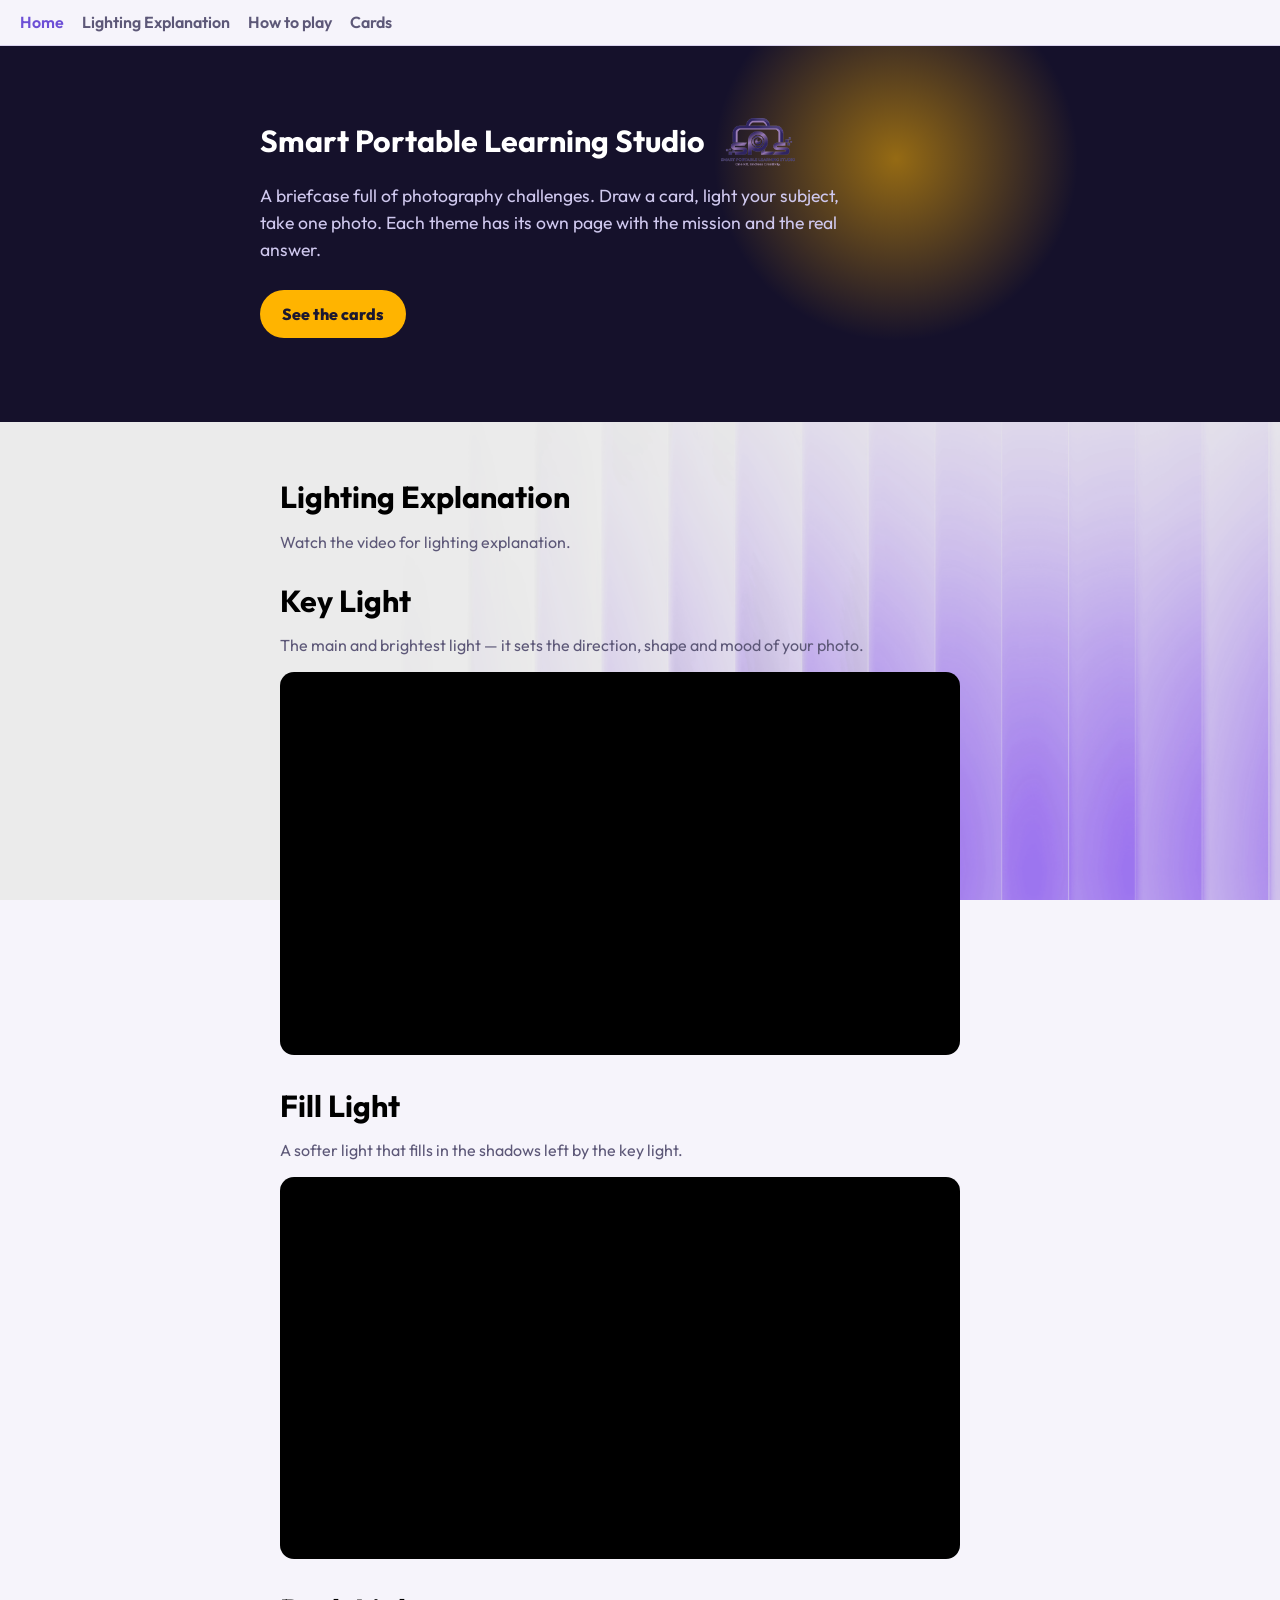
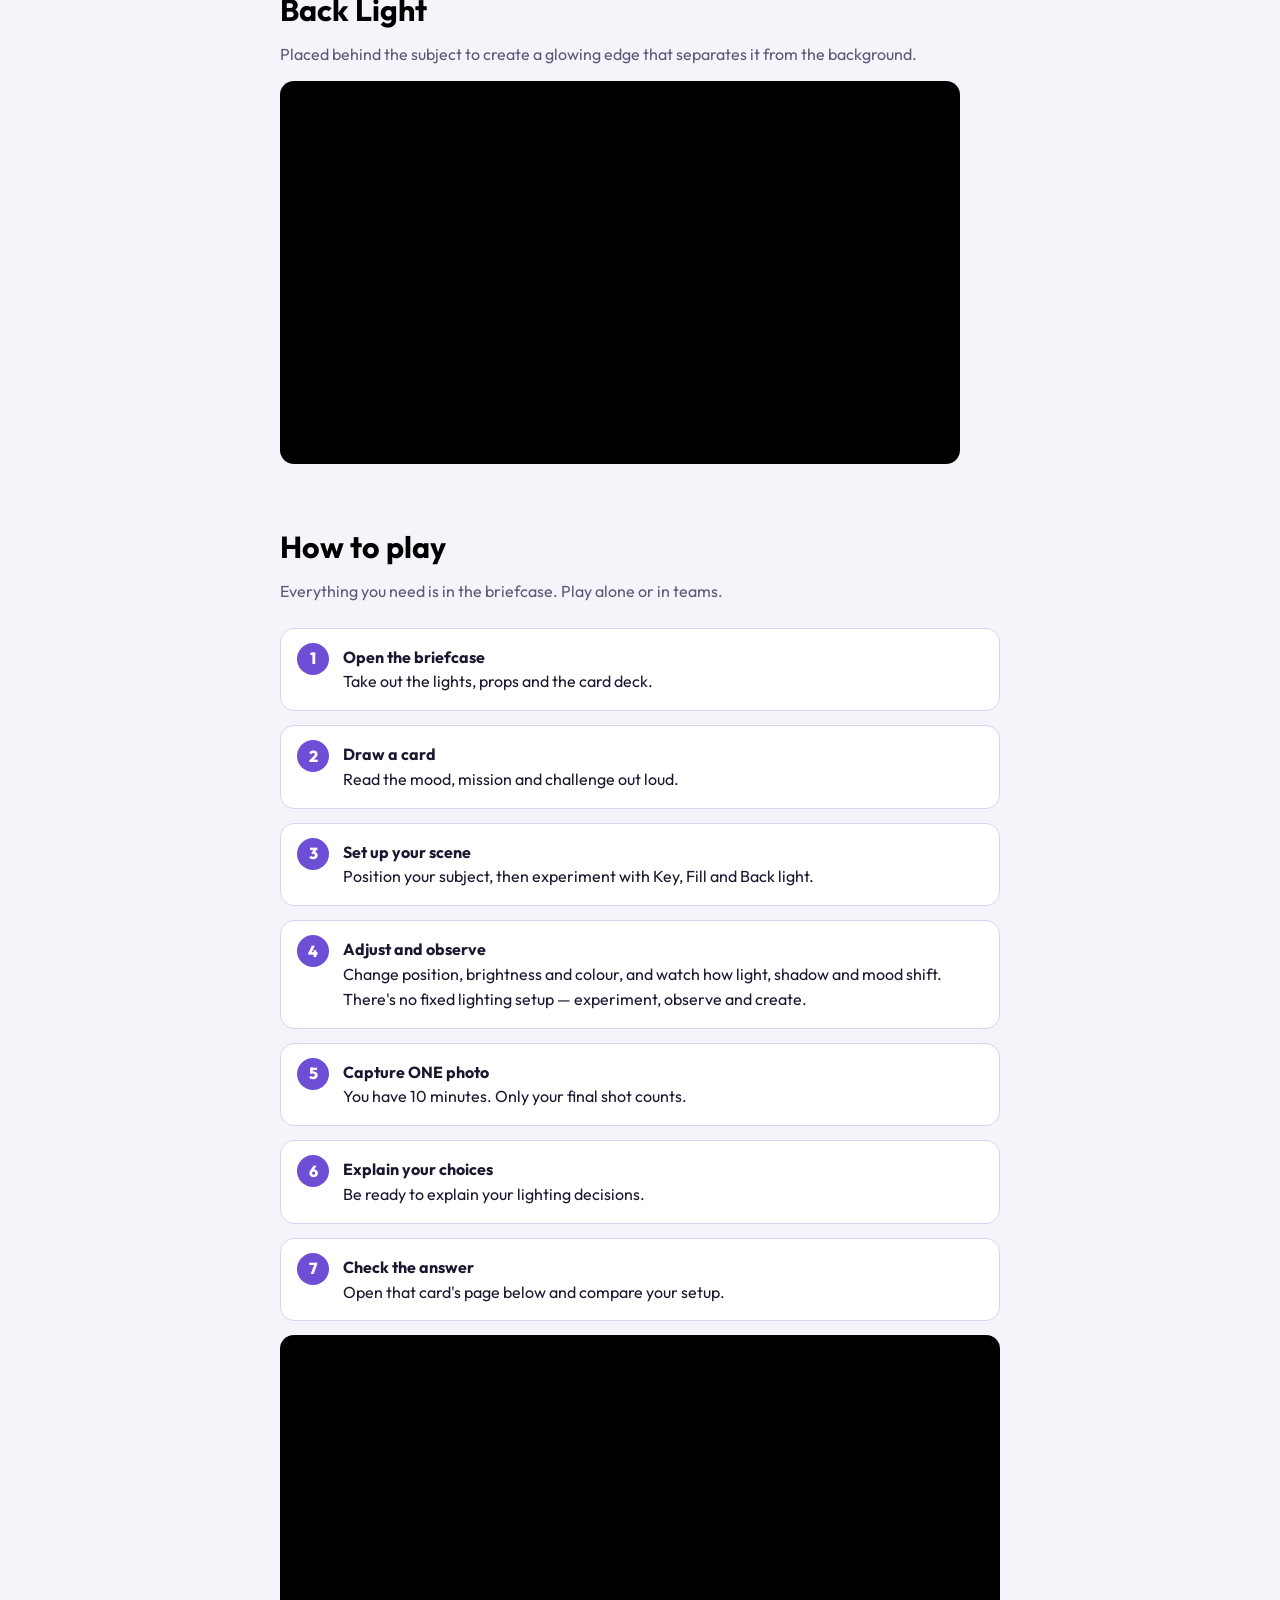
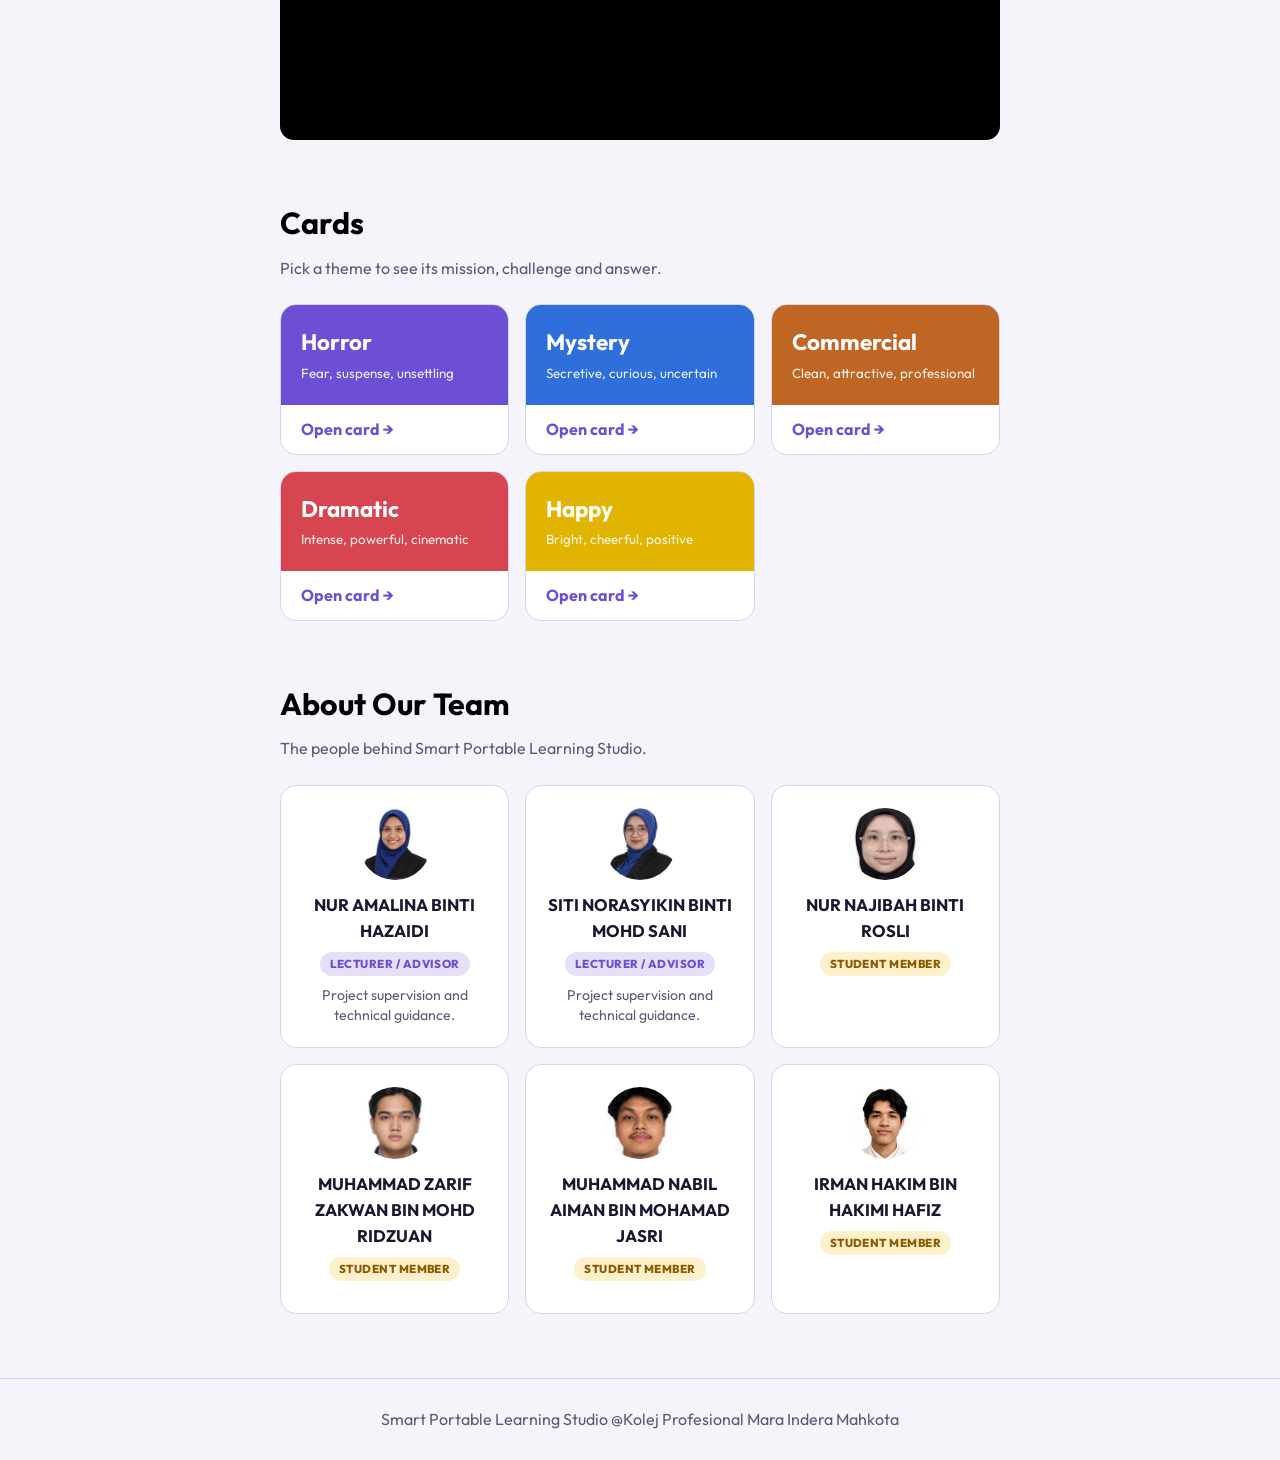
==== commit b991ae3a: "Add light descriptions to index.html Added descriptions for lighting types: Key Light, Fill Light, a" ====
--- a/index.html
+++ b/index.html
@@ -28,19 +28,21 @@
 <div class="light-sections">
 <div class="light-section">
 <h2>Key Light</h2>
-<h3>Main Source of Lighting</h3>
+<p class="light-desc">The main and brightest light — it sets the direction, shape and mood of your photo.</p>
 <div class="video-wrap">
 <iframe src="https://www.youtube.com/embed/DS2mFhnuk7c" title="Key Light" allowfullscreen></iframe>
 </div>
 </div>
 <div class="light-section">
 <h2>Fill Light</h2>
+<p class="light-desc">A softer light that fills in the shadows left by the key light.</p>
 <div class="video-wrap">
 <iframe src="https://www.youtube.com/embed/Zv5ZfHu52r4" title="Fill Light" allowfullscreen></iframe>
 </div>
 </div>
 <div class="light-section">
 <h2>Back Light</h2>
+<p class="light-desc">Placed behind the subject to create a glowing edge that separates it from the background.</p>
 <div class="video-wrap">
 <iframe src="https://www.youtube.com/embed/CkQq5VMeIRg" title="Back Light" allowfullscreen></iframe>
 </div>
--- a/style.css
+++ b/style.css
@@ -133,6 +133,8 @@
 .tip b{display:block}
 .light-sections{display:flex;flex-direction:column;gap:28px}
 .light-section h3{margin:0 0 10px;font-size:1.2rem;color:#000}
+.light-desc{margin:0 0 12px;color:var(--mute)}
+.light-section .video-wrap{max-width:680px}
 .grid{display:grid;gap:16px;grid-template-columns:repeat(auto-fit,minmax(220px,1fr))}
 .team-grid{display:grid;gap:16px;grid-template-columns:repeat(auto-fit,minmax(200px,1fr))}
 .team-card{background:var(--card);border:1px solid var(--line);border-radius:16px;padding:22px 18px;text-align:center}
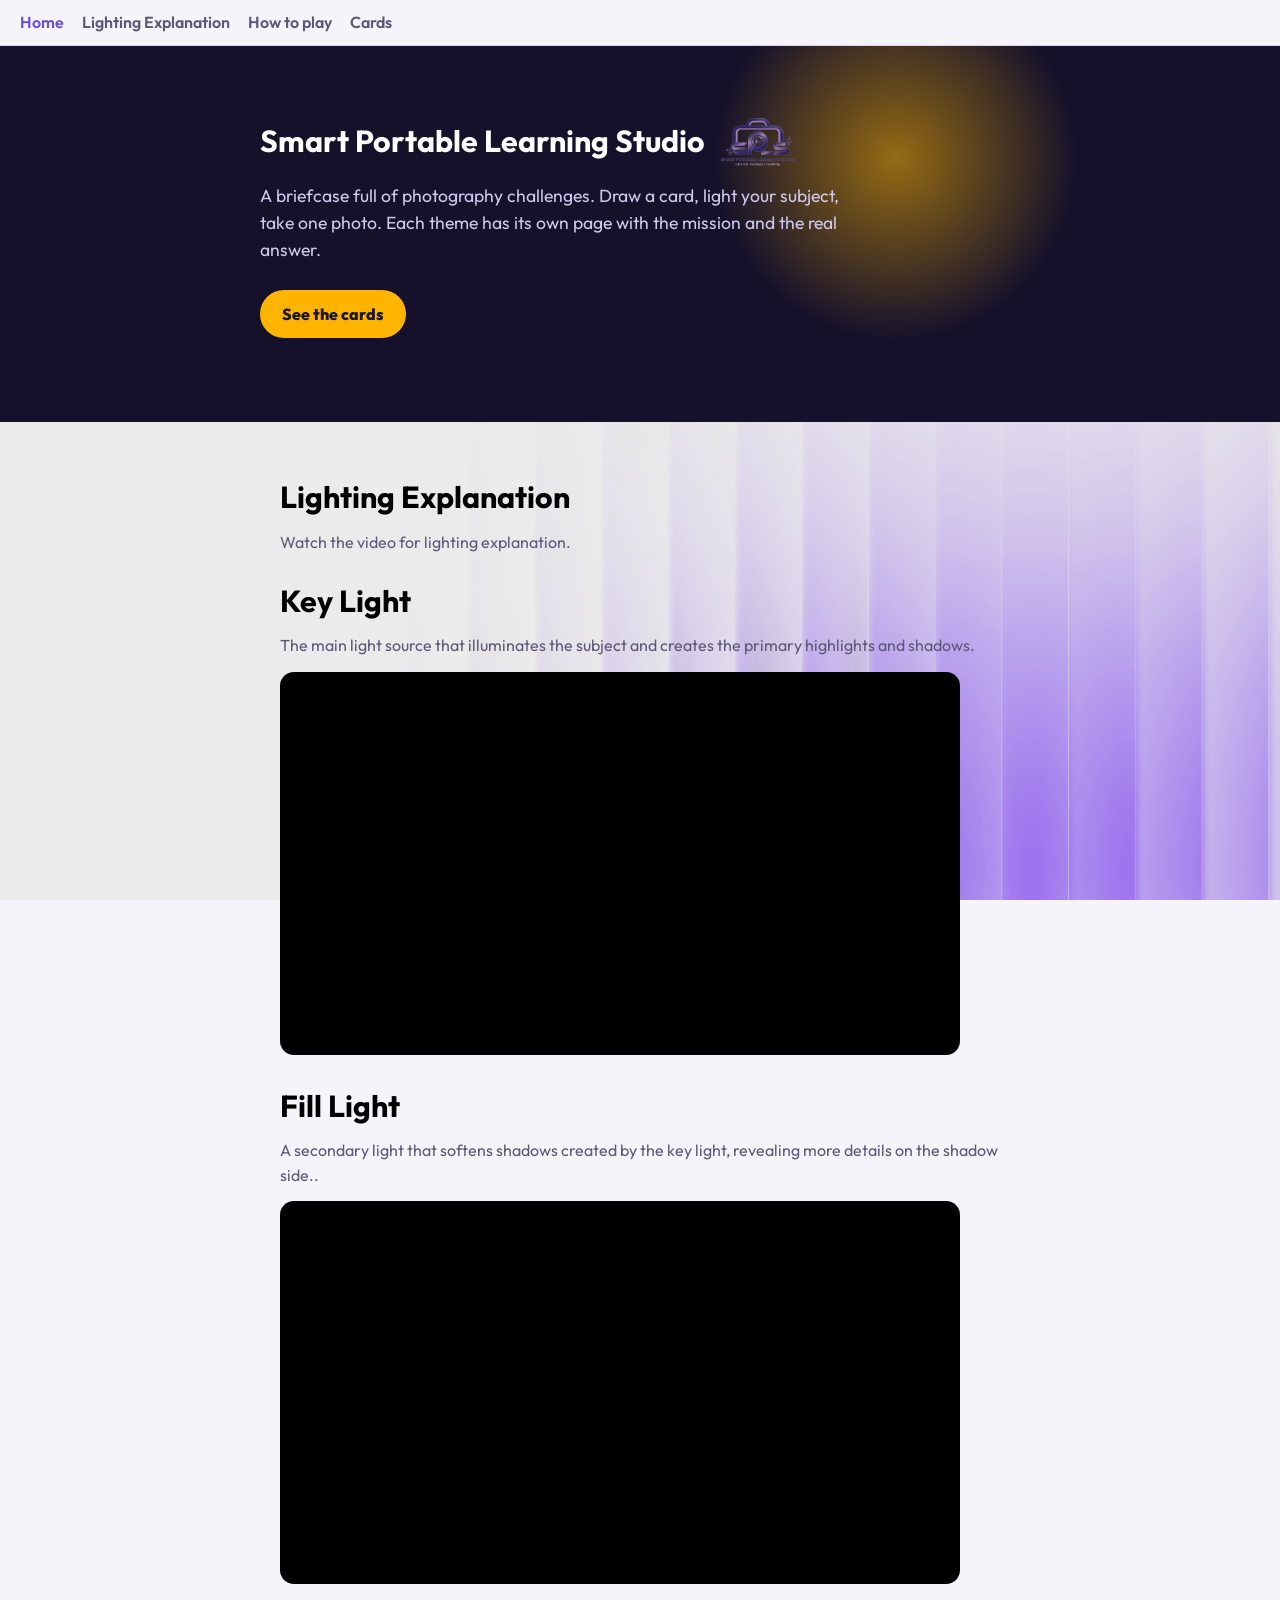
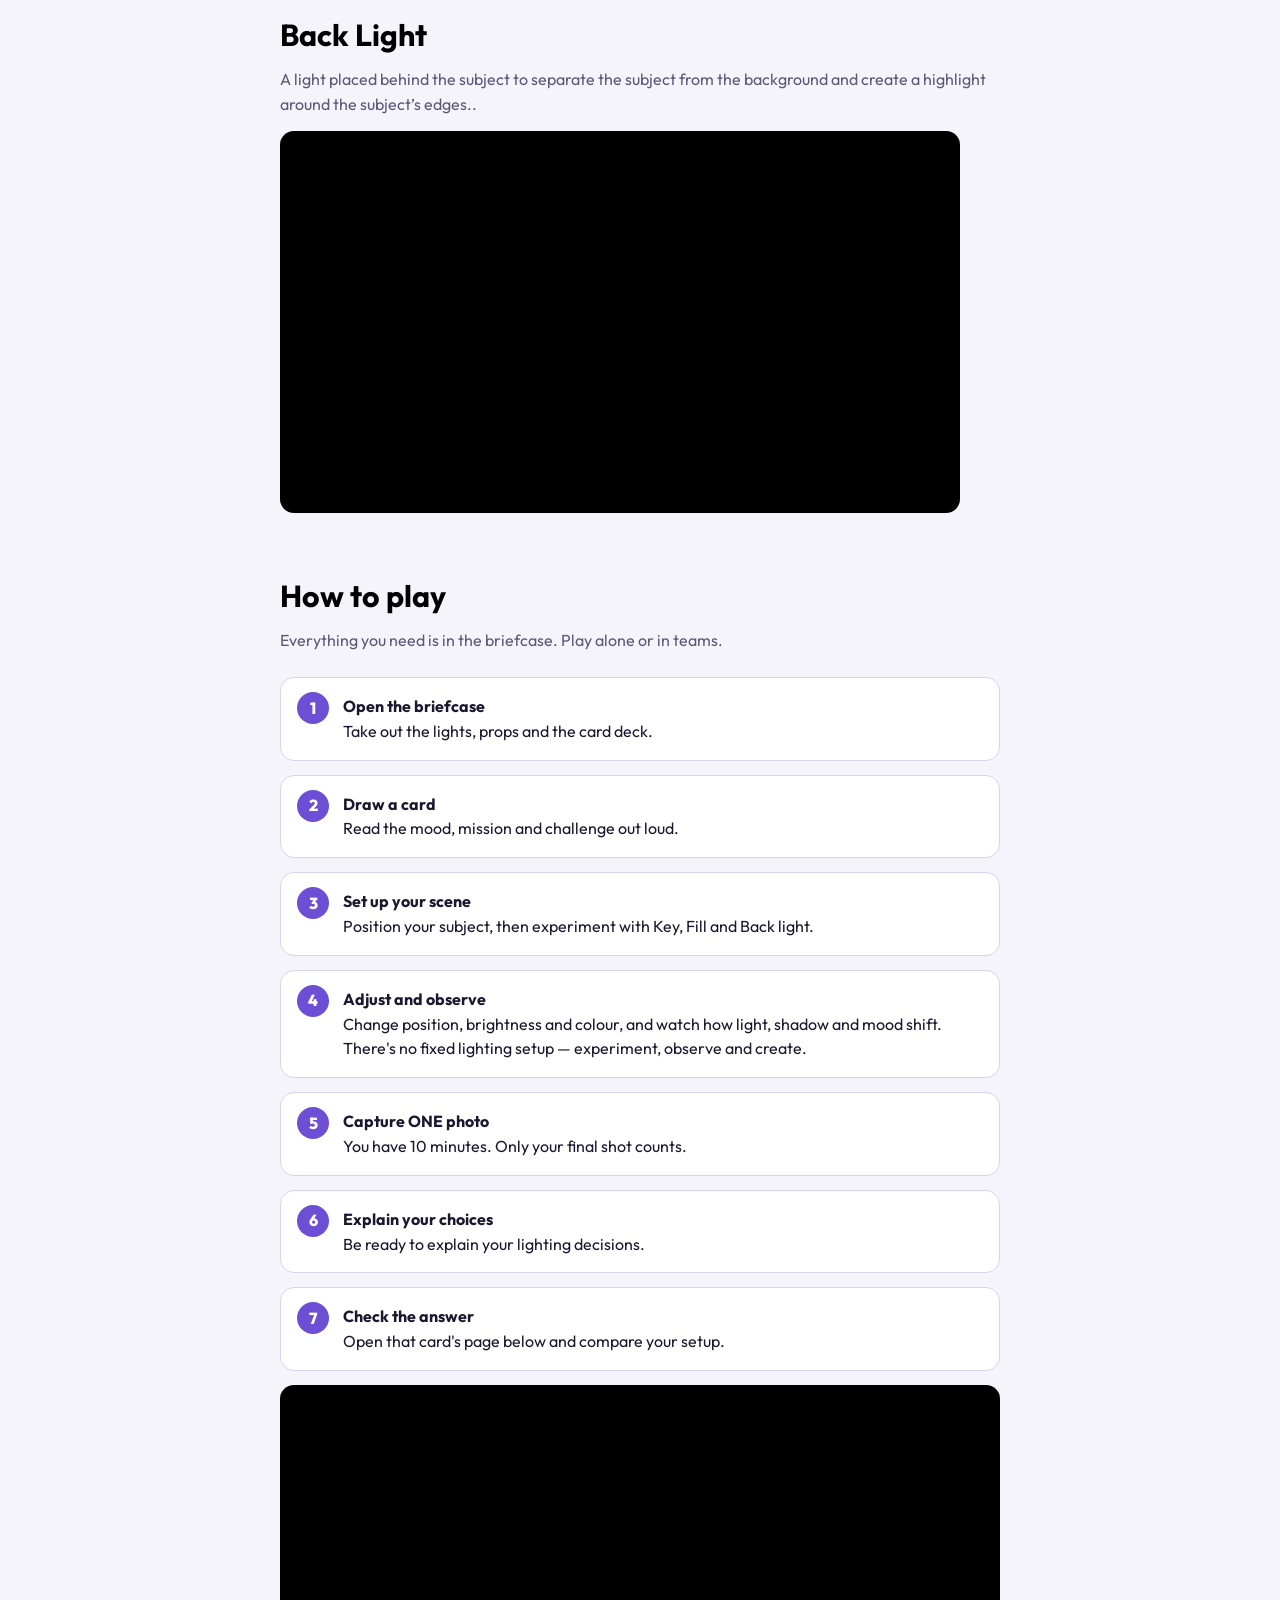
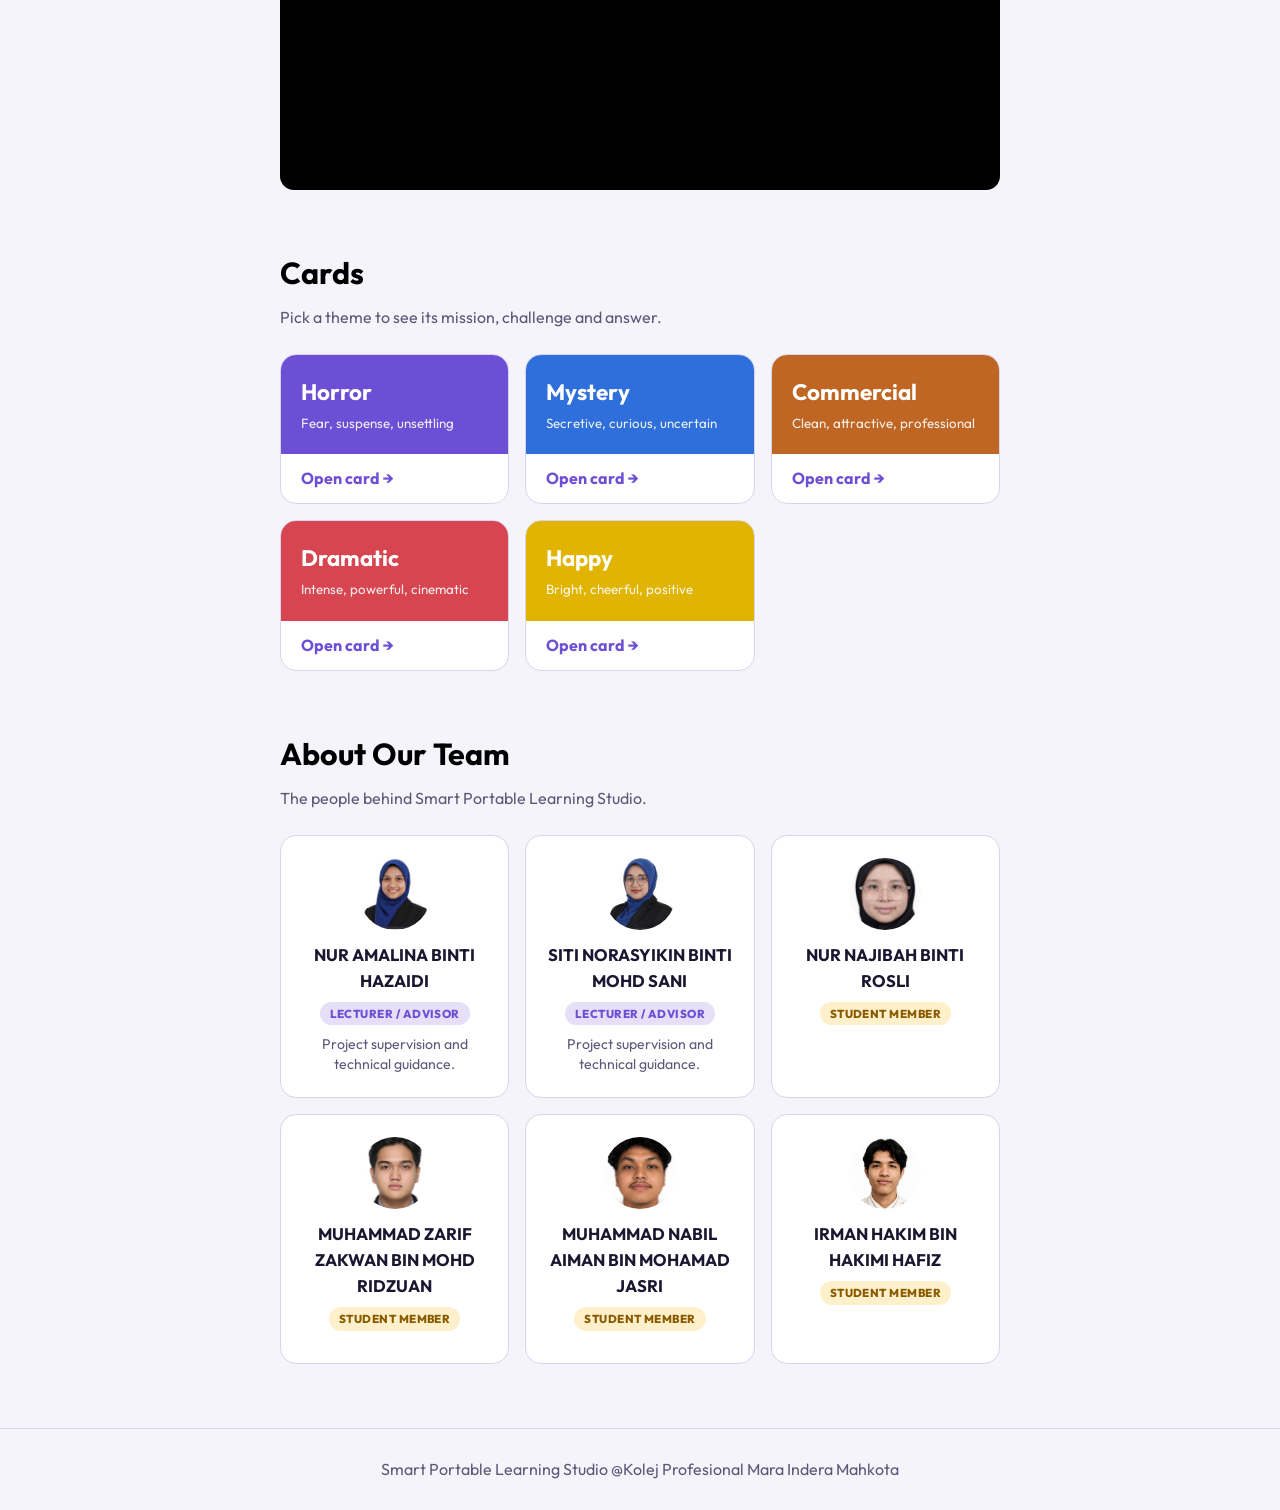
==== commit 48ce2c82: "Update index.html" ====
--- a/index.html
+++ b/index.html
@@ -28,21 +28,21 @@
 <div class="light-sections">
 <div class="light-section">
 <h2>Key Light</h2>
-<p class="light-desc">The main and brightest light — it sets the direction, shape and mood of your photo.</p>
+<p class="light-desc">The main light source that illuminates the subject and creates the primary highlights and shadows.</p>
 <div class="video-wrap">
 <iframe src="https://www.youtube.com/embed/DS2mFhnuk7c" title="Key Light" allowfullscreen></iframe>
 </div>
 </div>
 <div class="light-section">
 <h2>Fill Light</h2>
-<p class="light-desc">A softer light that fills in the shadows left by the key light.</p>
+<p class="light-desc">A secondary light that softens shadows created by the key light, revealing more details on the shadow side..</p>
 <div class="video-wrap">
 <iframe src="https://www.youtube.com/embed/Zv5ZfHu52r4" title="Fill Light" allowfullscreen></iframe>
 </div>
 </div>
 <div class="light-section">
 <h2>Back Light</h2>
-<p class="light-desc">Placed behind the subject to create a glowing edge that separates it from the background.</p>
+<p class="light-desc">A light placed behind the subject to separate the subject from the background and create a highlight around the subject’s edges..</p>
 <div class="video-wrap">
 <iframe src="https://www.youtube.com/embed/CkQq5VMeIRg" title="Back Light" allowfullscreen></iframe>
 </div>
--- a/style.css
+++ b/style.css
@@ -164,6 +164,16 @@
 .video-wrap{position:relative;width:100%;aspect-ratio:16/9;border-radius:14px;overflow:hidden;background:#000;margin-top:14px}
 .video-wrap iframe{position:absolute;inset:0;width:100%;height:100%;border:0}
 .answer-img{display:block;width:100%;height:auto;aspect-ratio:var(--ratio,16/9);object-fit:var(--fit,cover);border-radius:14px;margin-top:14px;background:var(--line)}
+.slider{position:relative;margin-top:14px;border-radius:14px;overflow:hidden;background:var(--line)}
+.slides{display:flex;overflow-x:auto;scroll-snap-type:x mandatory;scrollbar-width:none}
+.slides::-webkit-scrollbar{display:none}
+.slides img{flex:0 0 100%;width:100%;aspect-ratio:var(--ratio,16/9);object-fit:var(--fit,cover);scroll-snap-align:center;display:block}
+.slide-btn{position:absolute;top:50%;transform:translateY(-50%);width:38px;height:38px;border-radius:50%;border:0;background:rgba(0,0,0,.55);color:#fff;font-size:1.4rem;line-height:1;cursor:pointer}
+.slide-btn.prev{left:10px}
+.slide-btn.next{right:10px}
+.dots{position:absolute;left:0;right:0;bottom:10px;display:flex;justify-content:center;gap:8px}
+.dot{width:9px;height:9px;border-radius:50%;border:0;padding:0;background:rgba(255,255,255,.55);box-shadow:0 0 0 1px rgba(0,0,0,.35);cursor:pointer}
+.dot.active{background:#fff}
 .submit{margin-top:36px;padding:18px 20px;border-radius:16px;border:1px solid var(--line);background:var(--card)}
 .submit h4{margin:0 0 4px}
 .submit p{color:var(--mute);margin:0 0 14px}
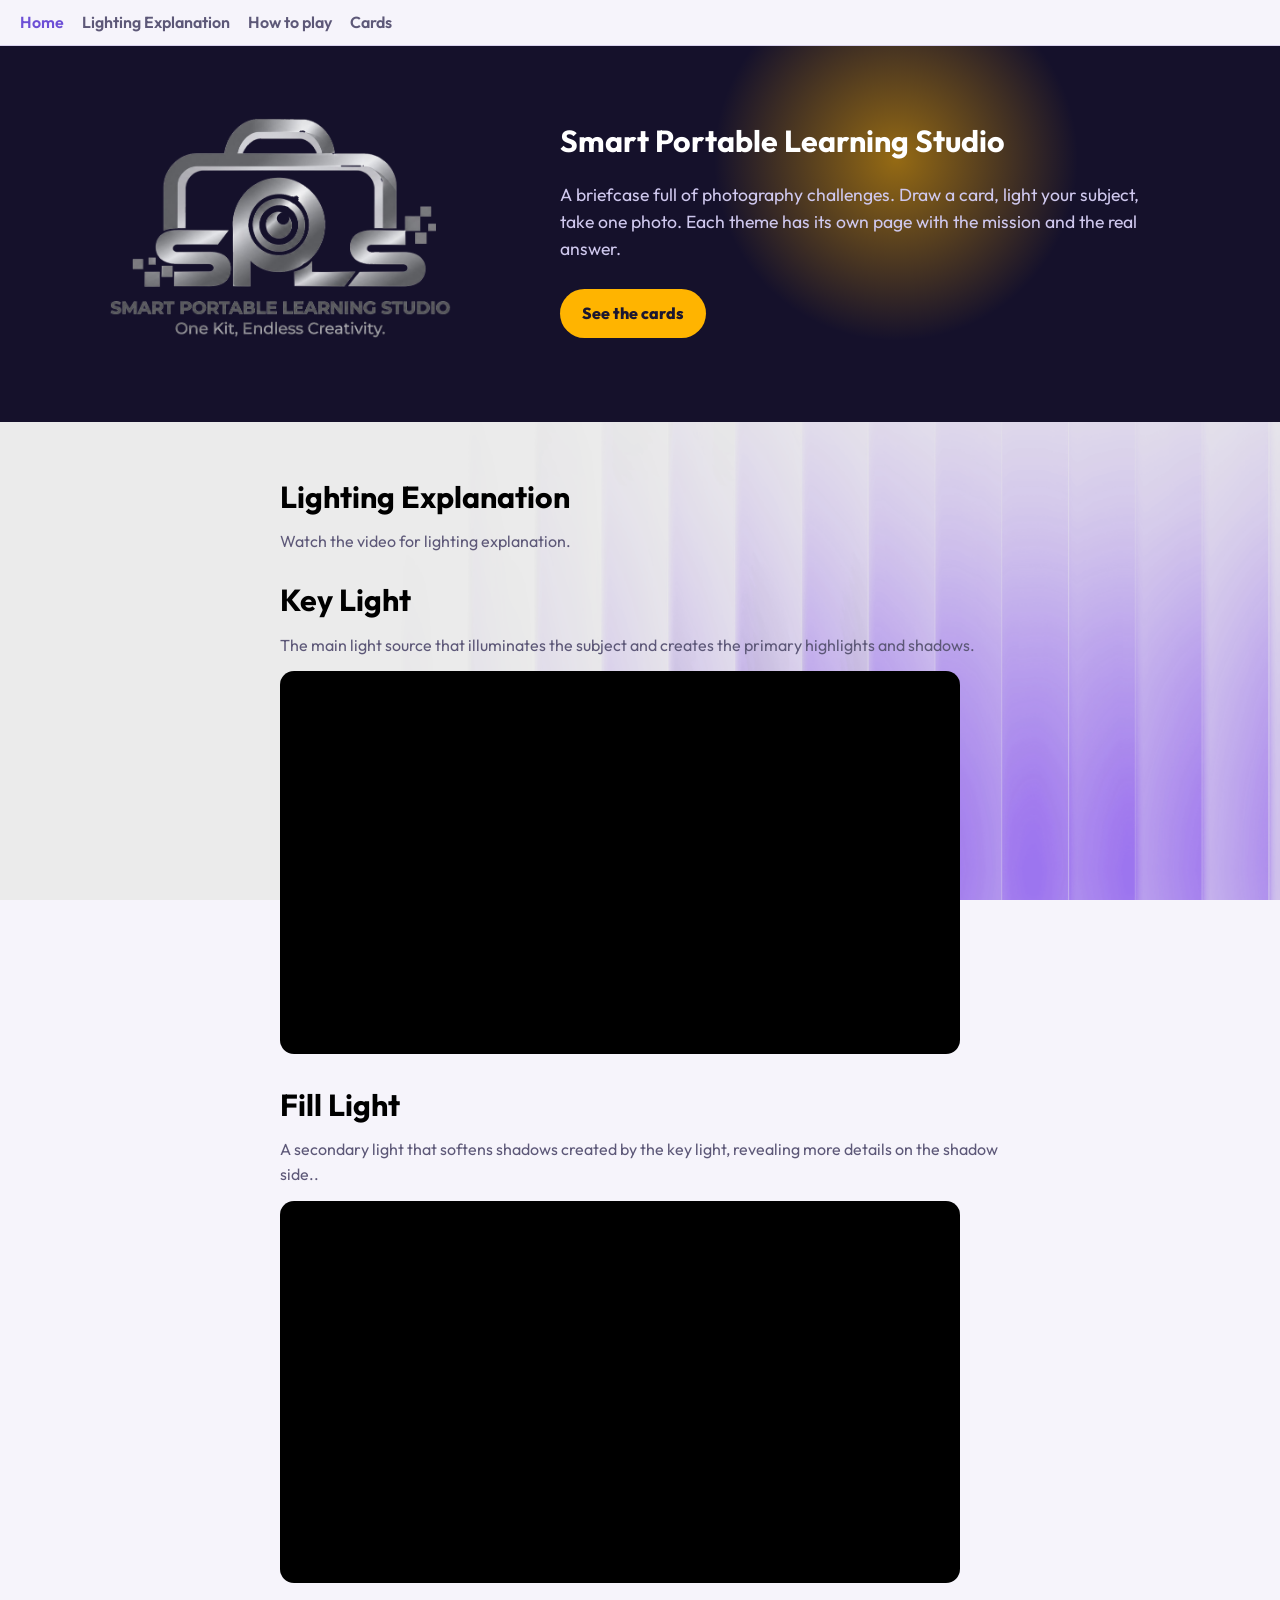
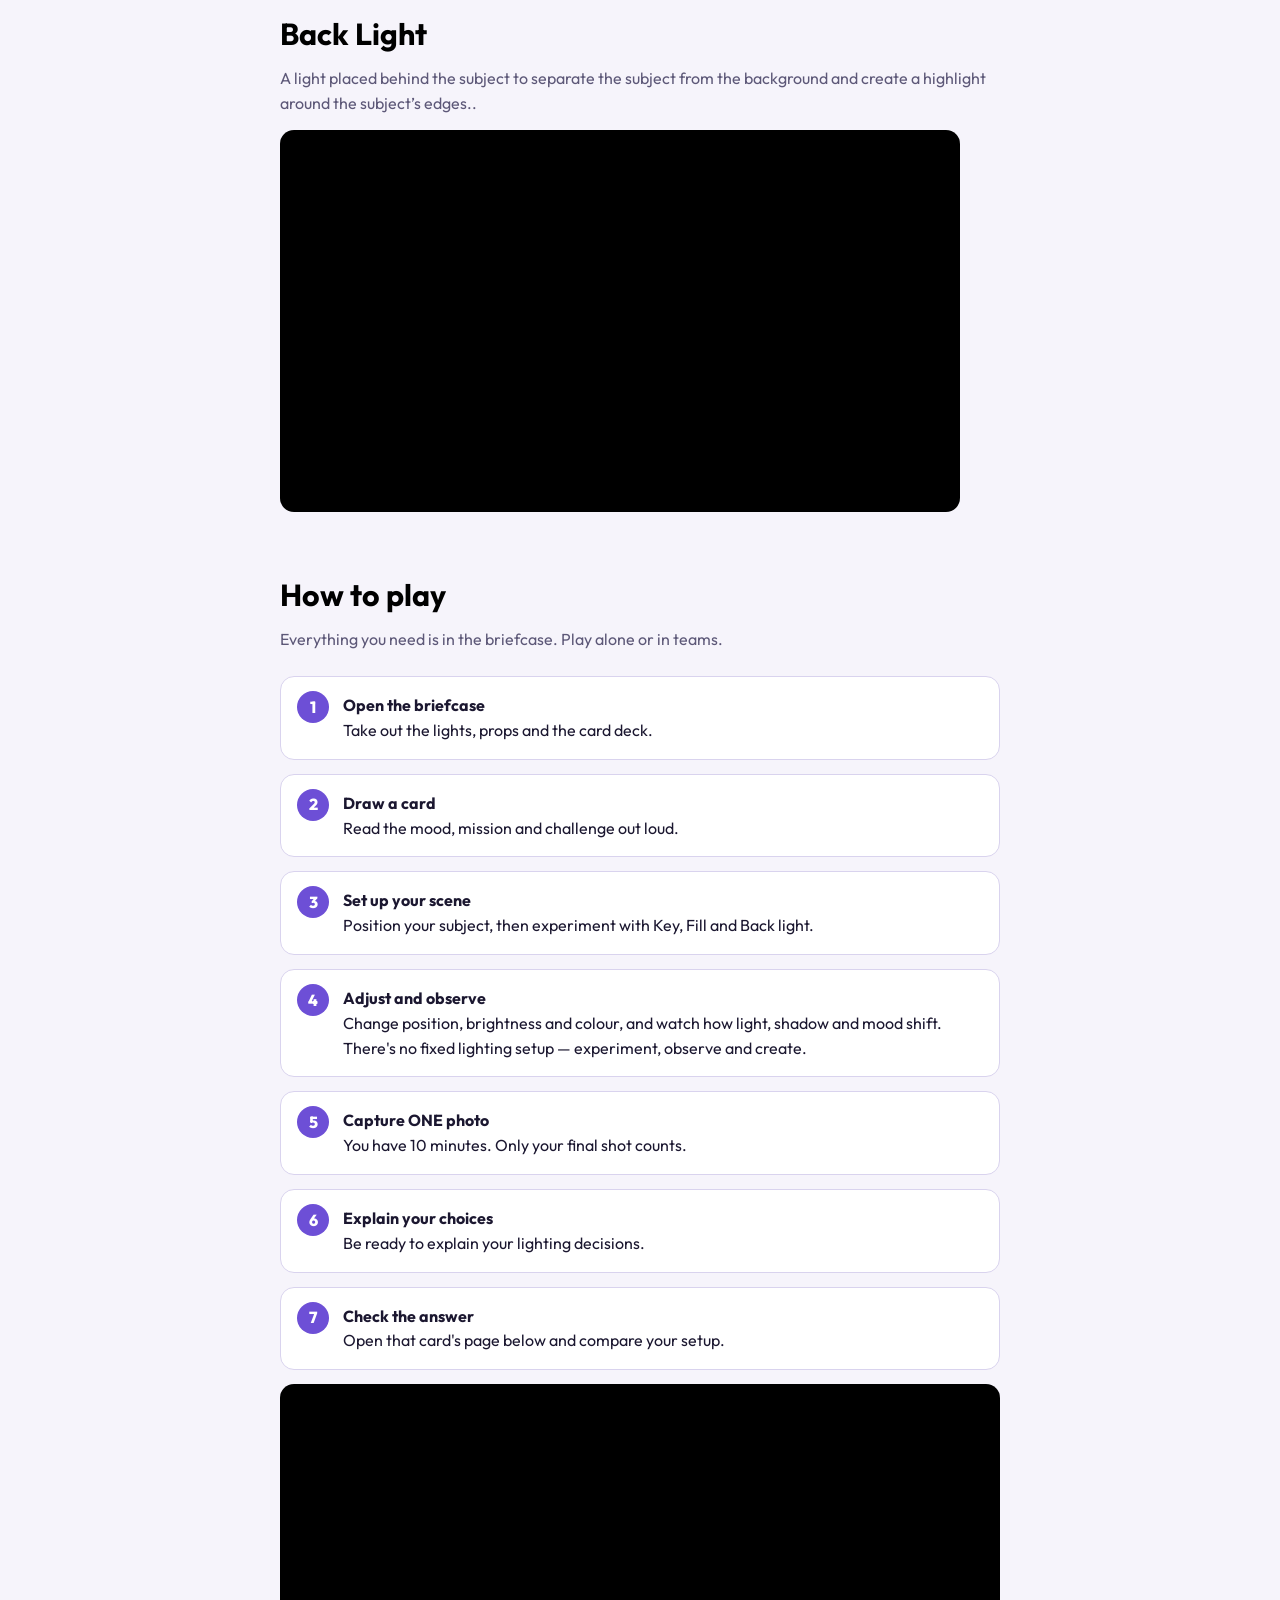
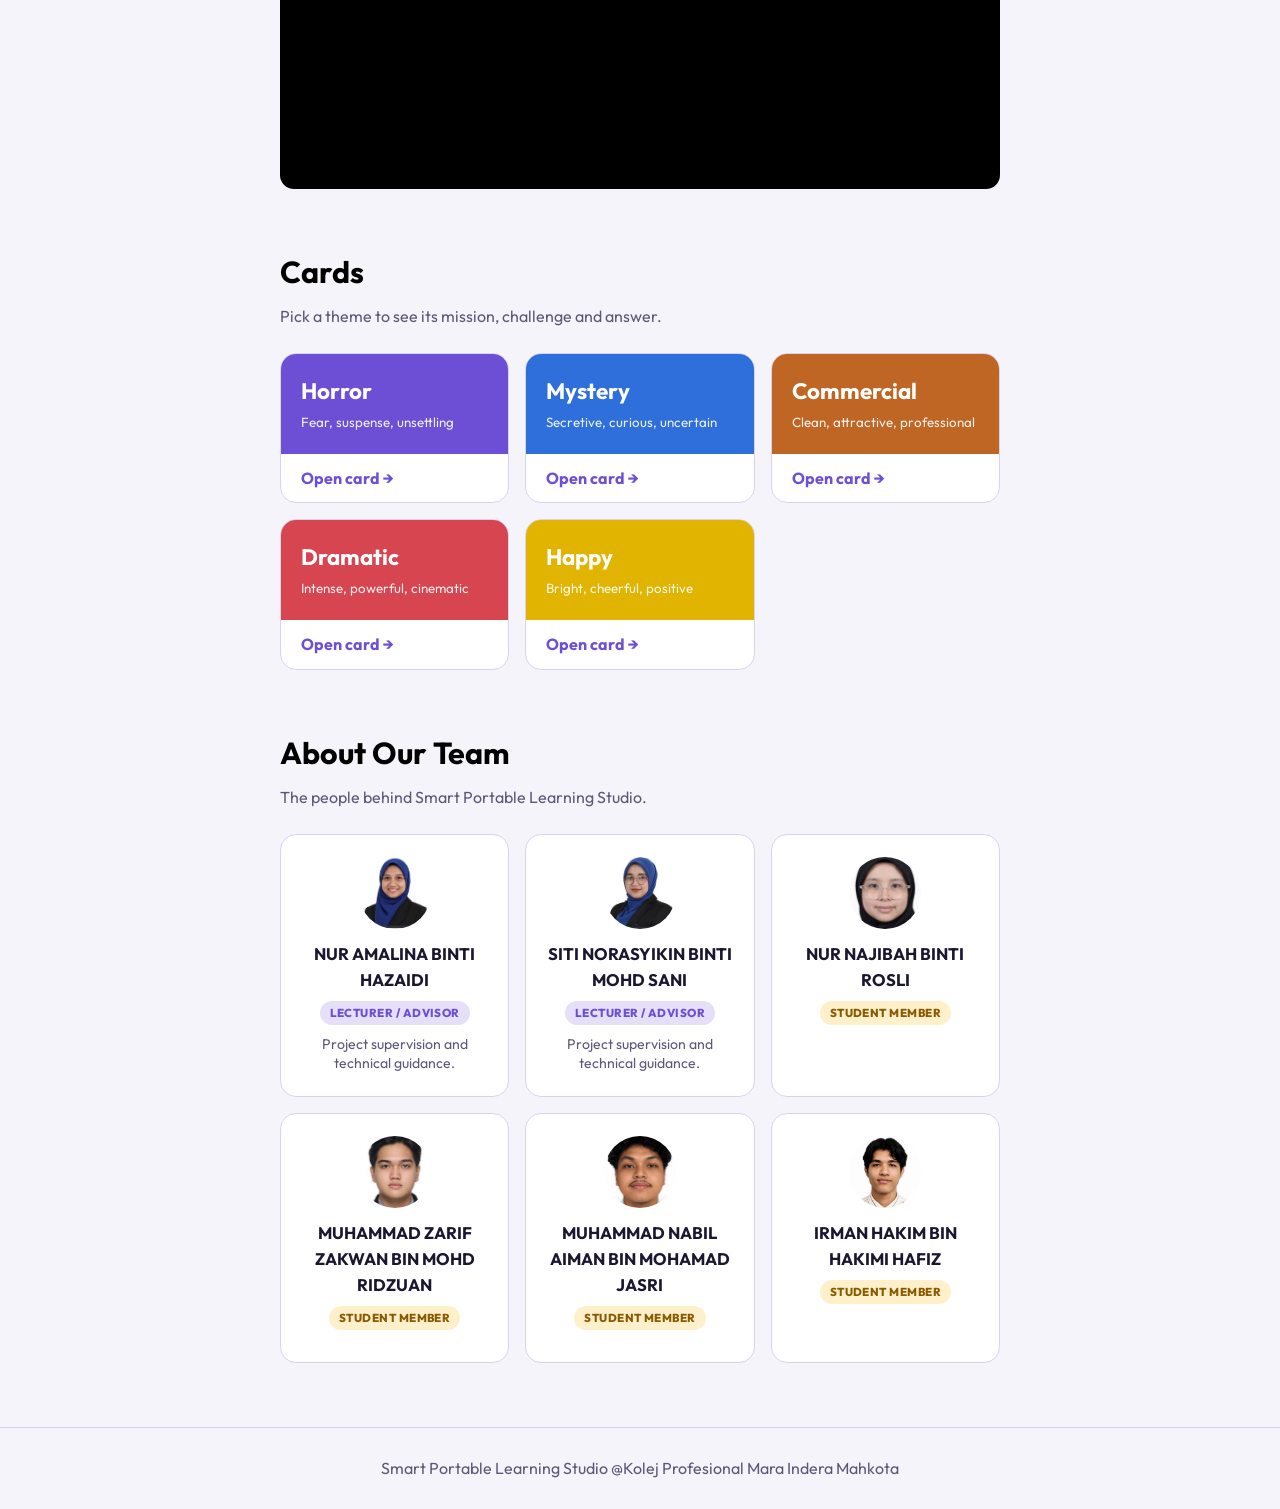
==== commit a0f3e707: "Enhance hero section with logo and text Added hero section with logo and description." ====
--- a/index.html
+++ b/index.html
@@ -11,13 +11,15 @@
 <nav aria-label="Sections"><a href="index.html" class="current">Home</a><a href="#tutorial">Lighting Explanation</a><a href="#play">How to play</a><a href="#cards">Cards</a></nav>
 
 <header class="hero">
-<div>
-<div class="hero-head">
-<h2>Smart Portable Learning Studio</h2>
+<div class="hero-inner">
+<div class="hero-logo-wrap">
 <img class="hero-logo" src="logo.png" alt="Smart Portable Learning Studio logo">
 </div>
+<div class="hero-text">
+<h2>Smart Portable Learning Studio</h2>
 <p>A briefcase full of photography challenges. Draw a card, light your subject, take one photo. Each theme has its own page with the mission and the real answer.</p>
 <a class="btn" href="#cards">See the cards</a>
+</div>
 </div>
 </header>
 
--- a/style.css
+++ b/style.css
@@ -113,9 +113,11 @@
 .hero{position:relative;background:var(--dark);color:#fff;padding:72px 20px 84px;overflow:hidden;--x:70%;--y:30%}
 .hero::before{content:"";position:absolute;inset:0;background:radial-gradient(circle 260px at var(--x) var(--y),rgba(255,180,0,.55),rgba(255,180,0,0) 70%);pointer-events:none}
 .hero>div{position:relative;max-width:760px;margin:auto}
-.hero-head{display:flex;align-items:center;gap:16px;flex-wrap:wrap;margin:0 0 16px}
-.hero-head h2{margin:0}
-.hero-logo{display:block;height:48px;width:auto}
+.hero>.hero-inner{max-width:1060px;display:grid;grid-template-columns:410px minmax(0,1fr);gap:40px;align-items:stretch}
+.hero-logo-wrap{position:relative}
+.hero-logo{position:absolute;inset:0;width:100%;height:100%;object-fit:contain;object-position:left center}
+.hero-text h2{margin:0 0 16px}
+@media (max-width:900px){.hero>.hero-inner{grid-template-columns:1fr;gap:20px}.hero-logo-wrap{height:150px}}
 .hero h1{font-size:clamp(2.2rem,8vw,4rem);line-height:1;margin:0 0 16px;font-weight:800}
 .hero p{max-width:34em;color:#cfc8ee;font-size:1.1rem;margin:0 0 26px}
 .btn{display:inline-block;background:var(--lamp);color:#1b1730;font-weight:800;padding:12px 22px;border-radius:999px;text-decoration:none}
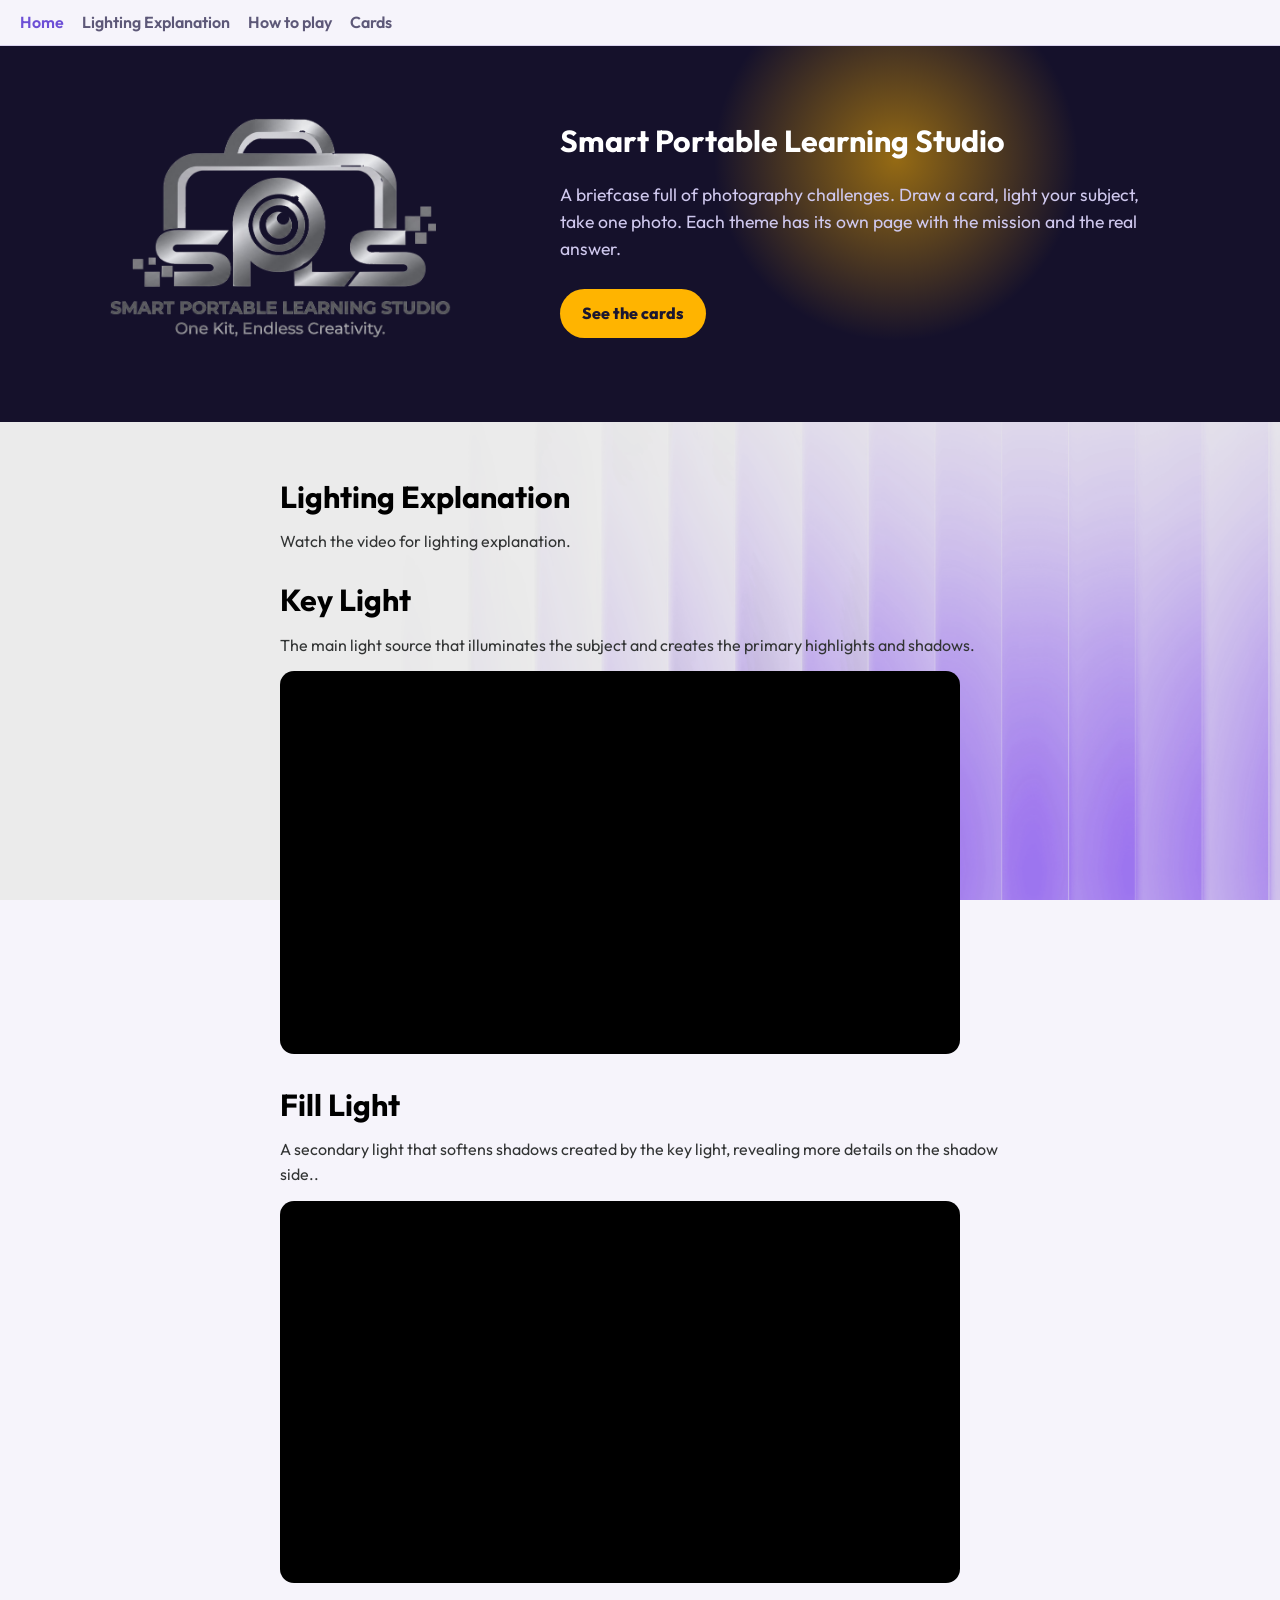
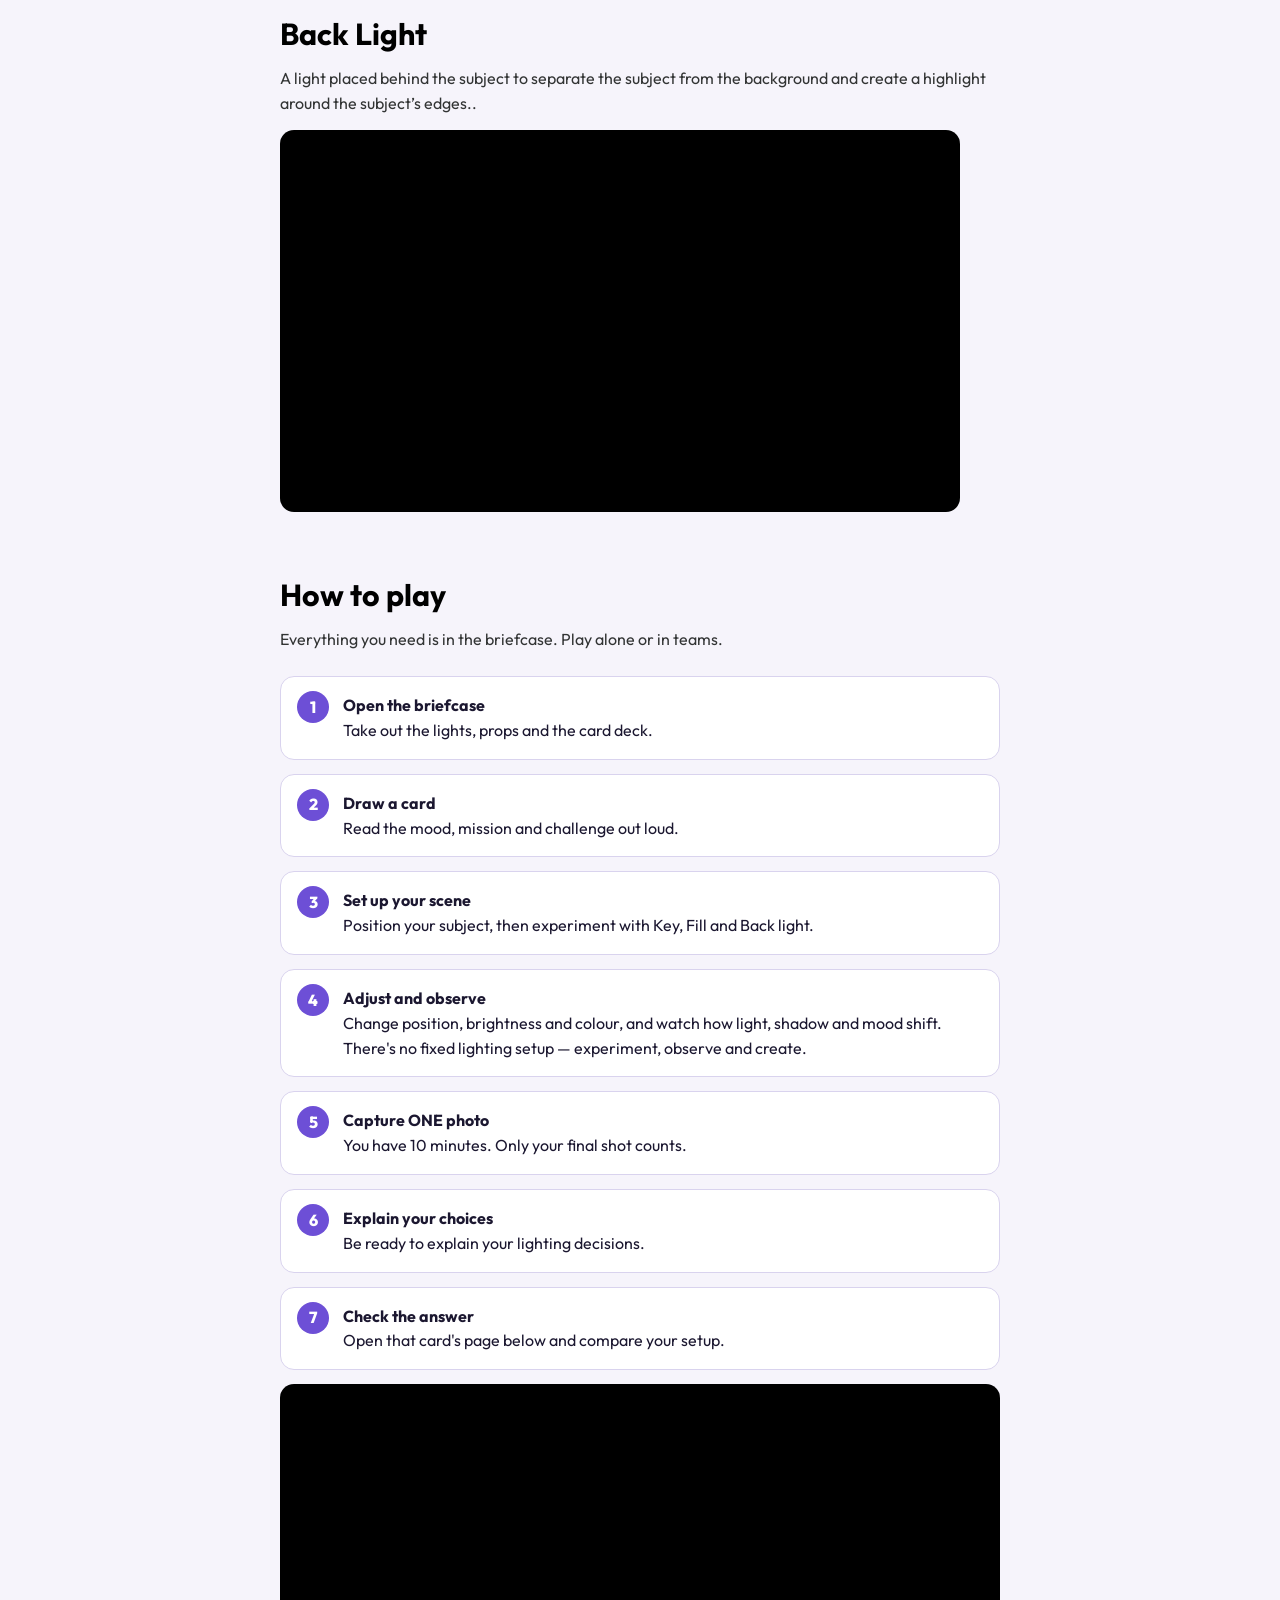
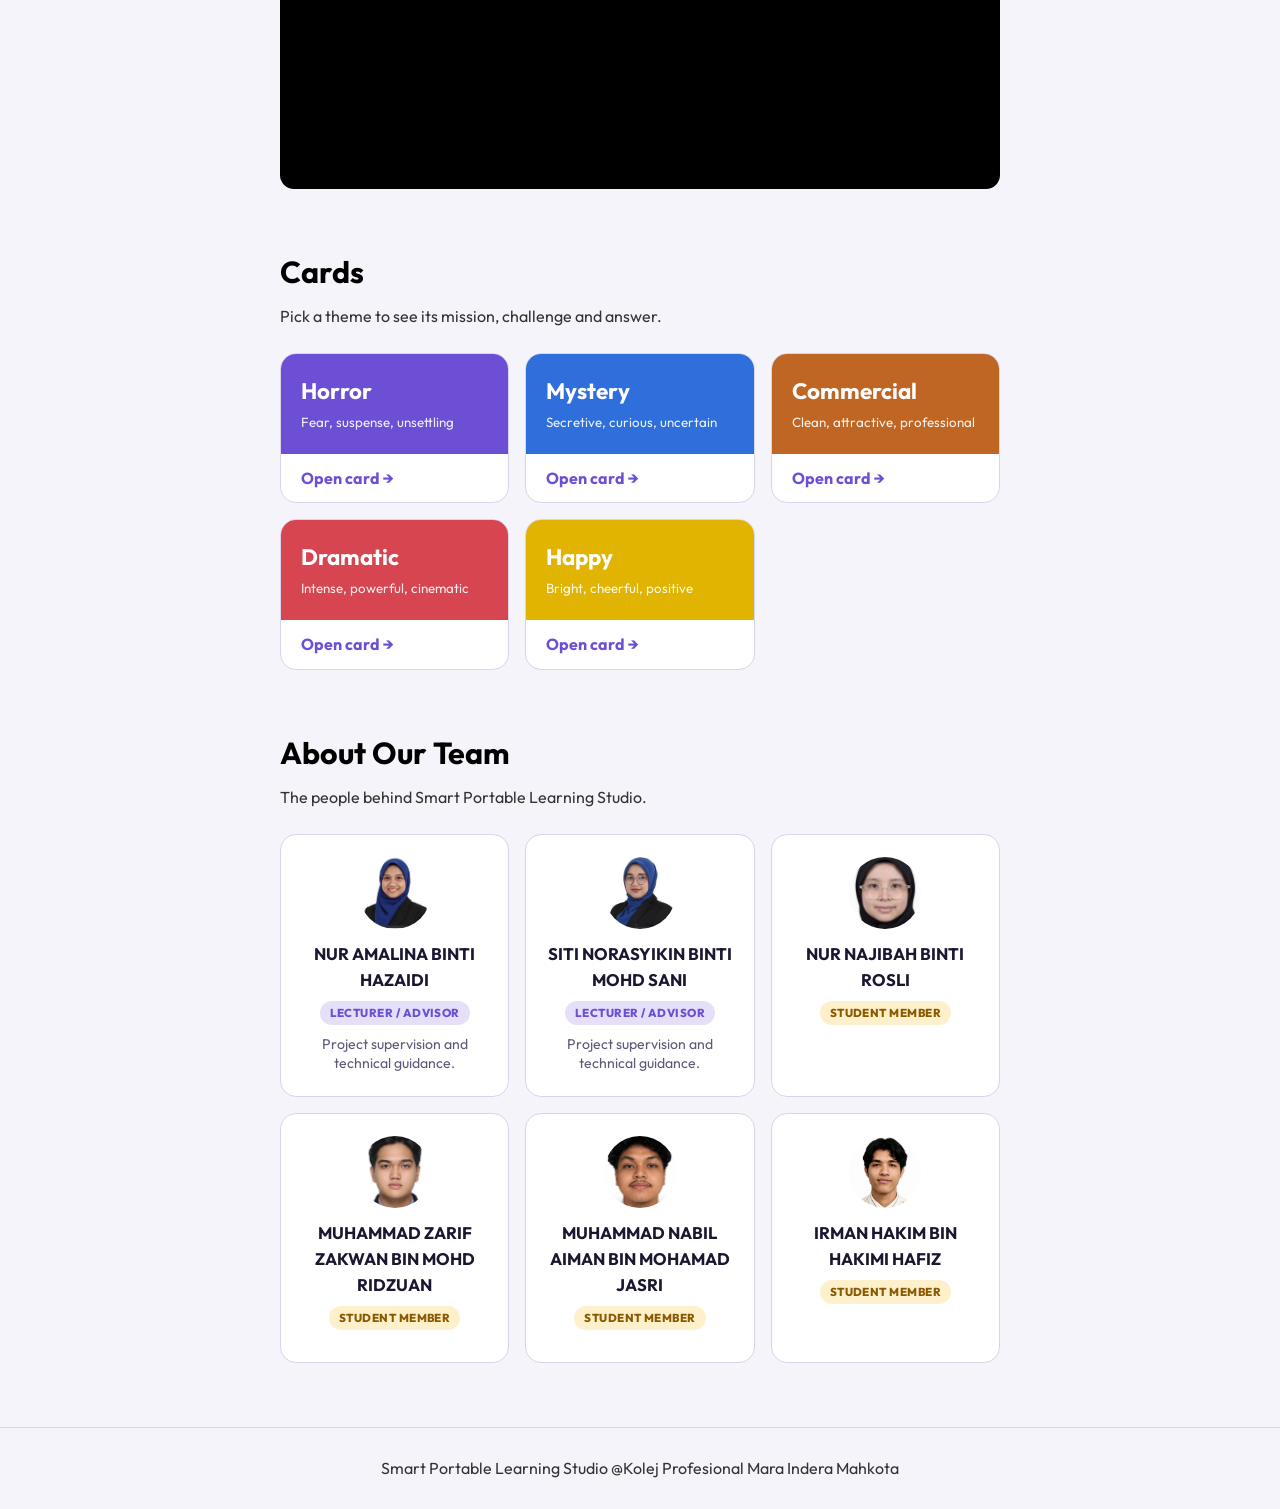
==== commit 83cc20d3: "Update video links in index.html" ====
--- a/index.html
+++ b/index.html
@@ -32,21 +32,21 @@
 <h2>Key Light</h2>
 <p class="light-desc">The main light source that illuminates the subject and creates the primary highlights and shadows.</p>
 <div class="video-wrap">
-<iframe src="https://www.youtube.com/embed/DS2mFhnuk7c" title="Key Light" allowfullscreen></iframe>
+<iframe src="https://youtu.be/E_0u8jloFzk" title="Key Light" allowfullscreen></iframe>
 </div>
 </div>
 <div class="light-section">
 <h2>Fill Light</h2>
 <p class="light-desc">A secondary light that softens shadows created by the key light, revealing more details on the shadow side..</p>
 <div class="video-wrap">
-<iframe src="https://www.youtube.com/embed/Zv5ZfHu52r4" title="Fill Light" allowfullscreen></iframe>
+<iframe src="https://youtu.be/QAr__yN9HSo" title="Fill Light" allowfullscreen></iframe>
 </div>
 </div>
 <div class="light-section">
 <h2>Back Light</h2>
 <p class="light-desc">A light placed behind the subject to separate the subject from the background and create a highlight around the subject’s edges..</p>
 <div class="video-wrap">
-<iframe src="https://www.youtube.com/embed/CkQq5VMeIRg" title="Back Light" allowfullscreen></iframe>
+<iframe src="https://youtu.be/WzrZaKf4Fpc" title="Back Light" allowfullscreen></iframe>
 </div>
 </div>
 </div>
@@ -65,7 +65,7 @@
 <li><b>Check the answer</b>Open that card's page below and compare your setup.</li>
 </ol>
 <div class="video-wrap">
-<iframe src="https://www.youtube.com/embed/VIDEO_ID_PLAY" title="How to play" allowfullscreen></iframe>
+<iframe src="https://youtu.be/0t8hLHCOxGQ" title="How to Setup" allowfullscreen></iframe>
 </div>
 </section>
 
--- a/style.css
+++ b/style.css
@@ -125,7 +125,7 @@
 section{padding:52px 0 8px}
 h2{font-size:1.9rem;margin:0 0 8px}
 main h2{color:#000}
-.lead{color:var(--mute);margin:0 0 24px}
+.lead{color:#323434;margin:0 0 24px}
 ol.steps{list-style:none;counter-reset:s;padding:0;margin:0;display:grid;gap:14px}
 ol.steps li{counter-increment:s;position:relative;background:var(--card);border:1px solid var(--line);border-radius:14px;padding:16px 18px 16px 62px}
 ol.steps li::before{content:counter(s);position:absolute;left:16px;top:14px;width:32px;height:32px;border-radius:50%;background:var(--violet);color:#fff;display:grid;place-items:center;font-weight:800}
@@ -135,7 +135,7 @@
 .tip b{display:block}
 .light-sections{display:flex;flex-direction:column;gap:28px}
 .light-section h3{margin:0 0 10px;font-size:1.2rem;color:#000}
-.light-desc{margin:0 0 12px;color:var(--mute)}
+.light-desc{margin:0 0 12px;color:#323434}
 .light-section .video-wrap{max-width:680px}
 .grid{display:grid;gap:16px;grid-template-columns:repeat(auto-fit,minmax(220px,1fr))}
 .team-grid{display:grid;gap:16px;grid-template-columns:repeat(auto-fit,minmax(200px,1fr))}
@@ -181,5 +181,5 @@
 .submit p{color:var(--mute);margin:0 0 14px}
 .form-btn{display:inline-flex;align-items:center;gap:8px;background:var(--lamp);color:#1b1730;font-weight:800;padding:14px 24px;border-radius:999px;text-decoration:none;font-size:1.05rem}
 .form-btn:hover{filter:brightness(1.05)}
-footer{margin-top:56px;padding:28px 20px;text-align:center;color:var(--mute);border-top:1px solid var(--line)}
+footer{margin-top:56px;padding:28px 20px;text-align:center;color:#323434;border-top:1px solid var(--line)}
 @media (prefers-reduced-motion:reduce){html{scroll-behavior:auto}}
